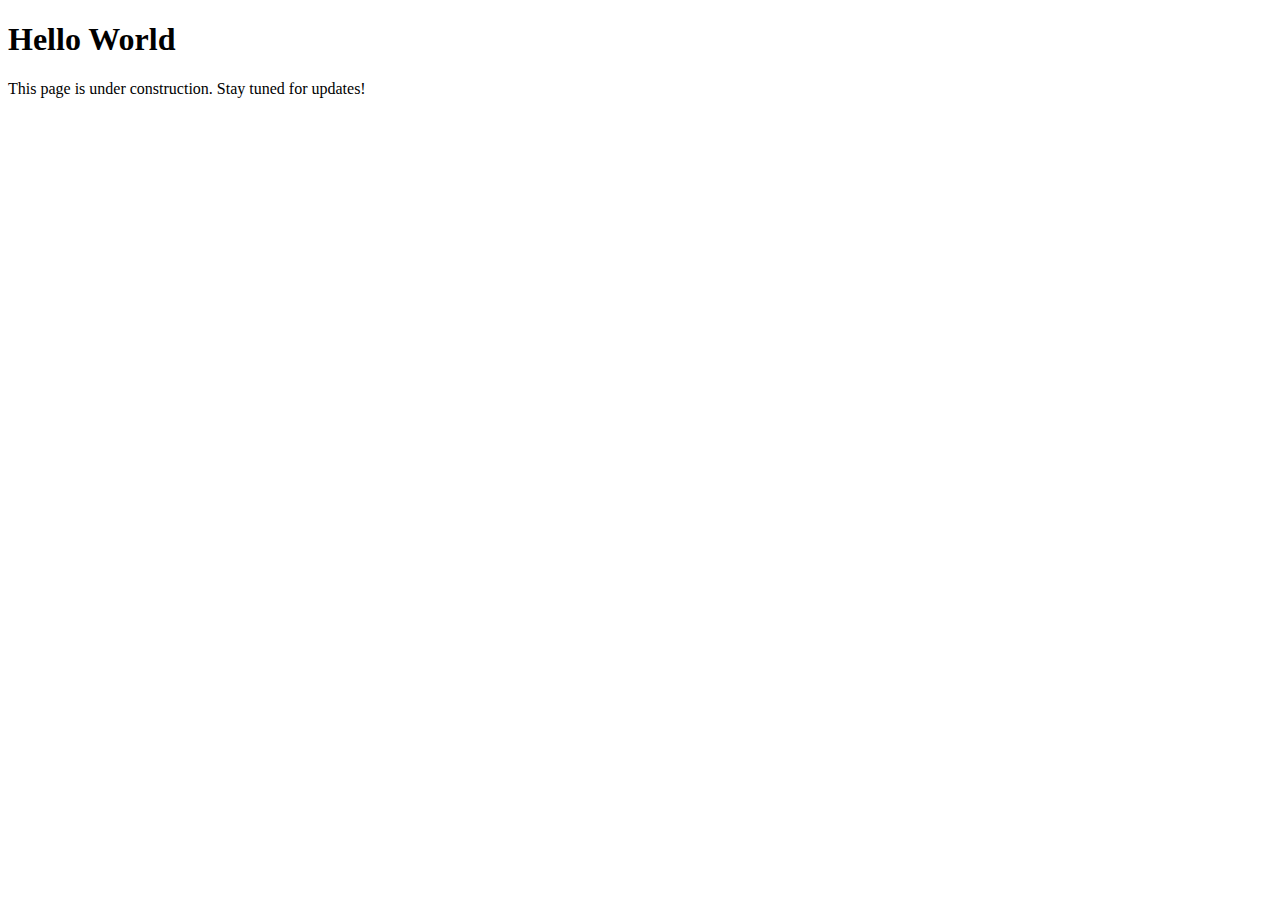
==== index.html @ 77ff2592 "updated index.html and readme" ====
<!DOCTYPE html>
<html lang="en">
<head>
    <meta charset="utf-8"> 
    <title>Hello World</title>
</head>
<body>
    <h1>Hello World</h1>
    <p>This page is under construction. Stay tuned for updates!</p>
</body>
</html>
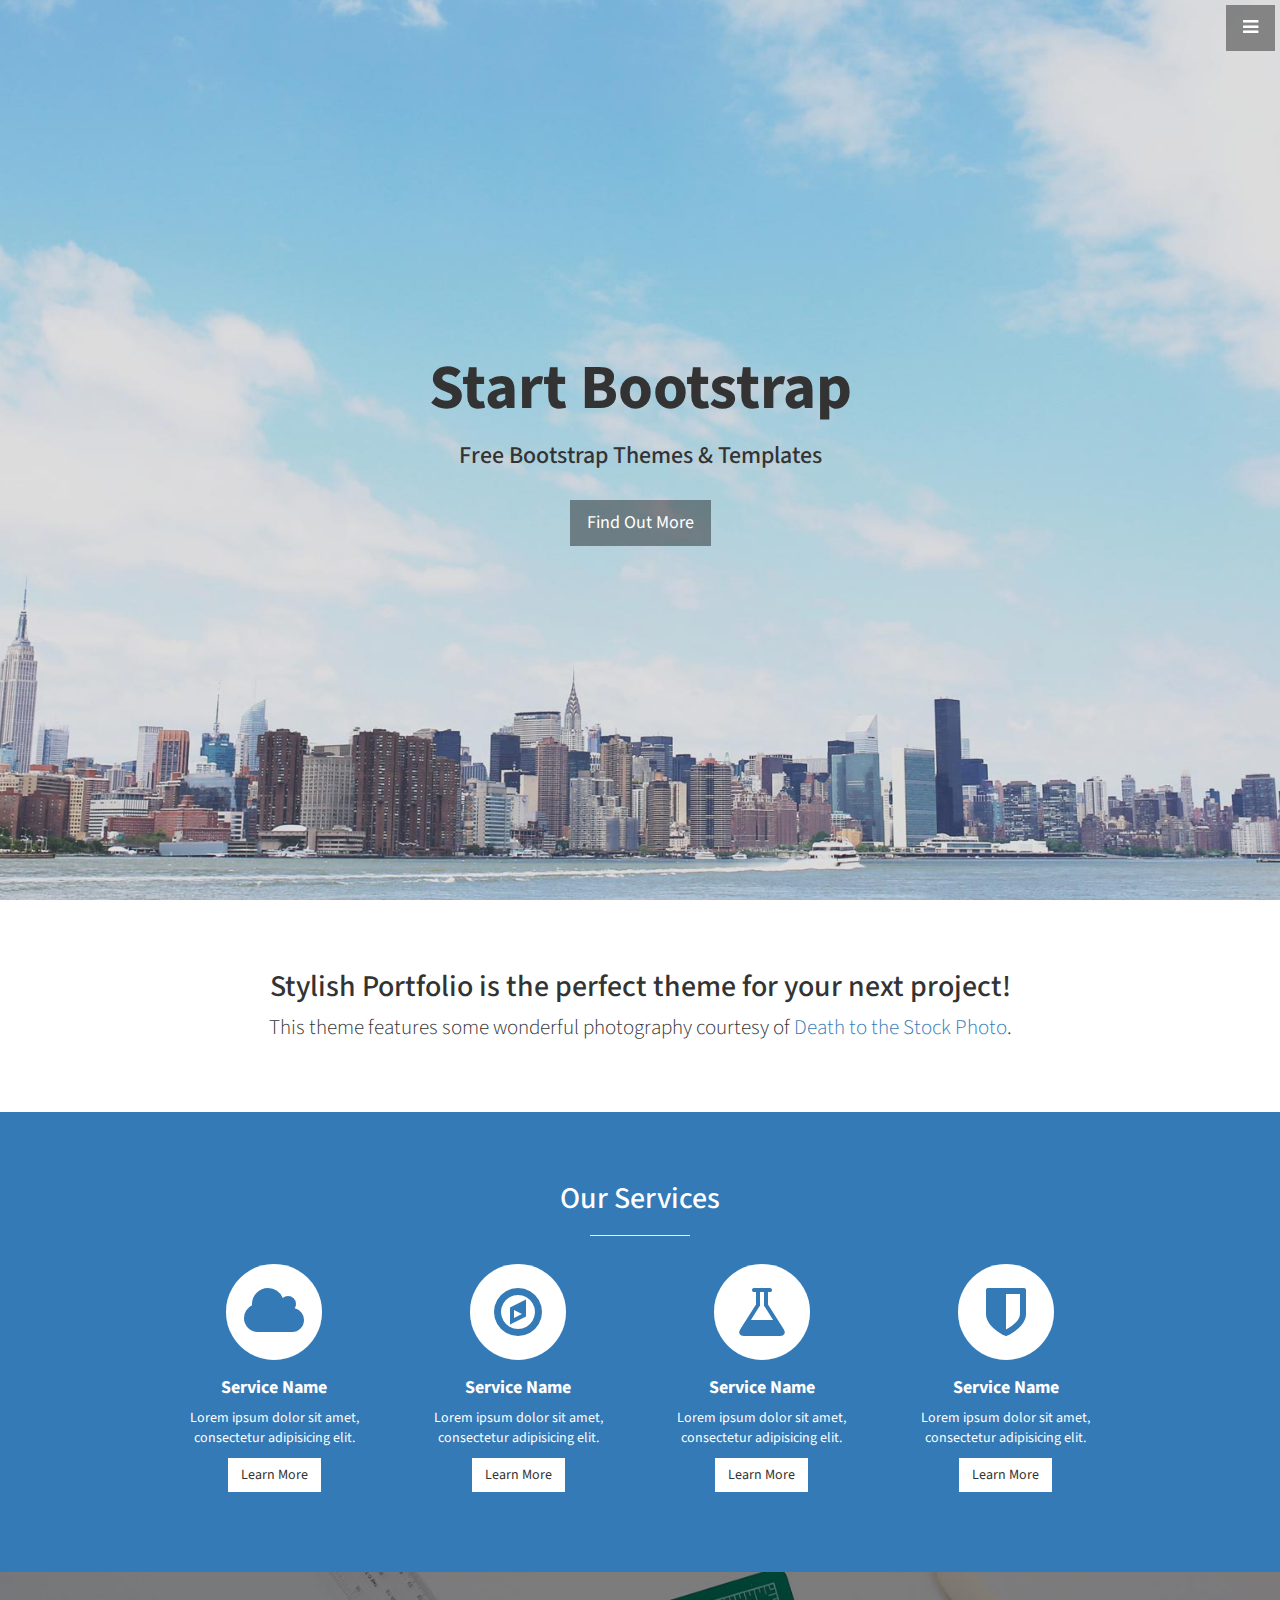
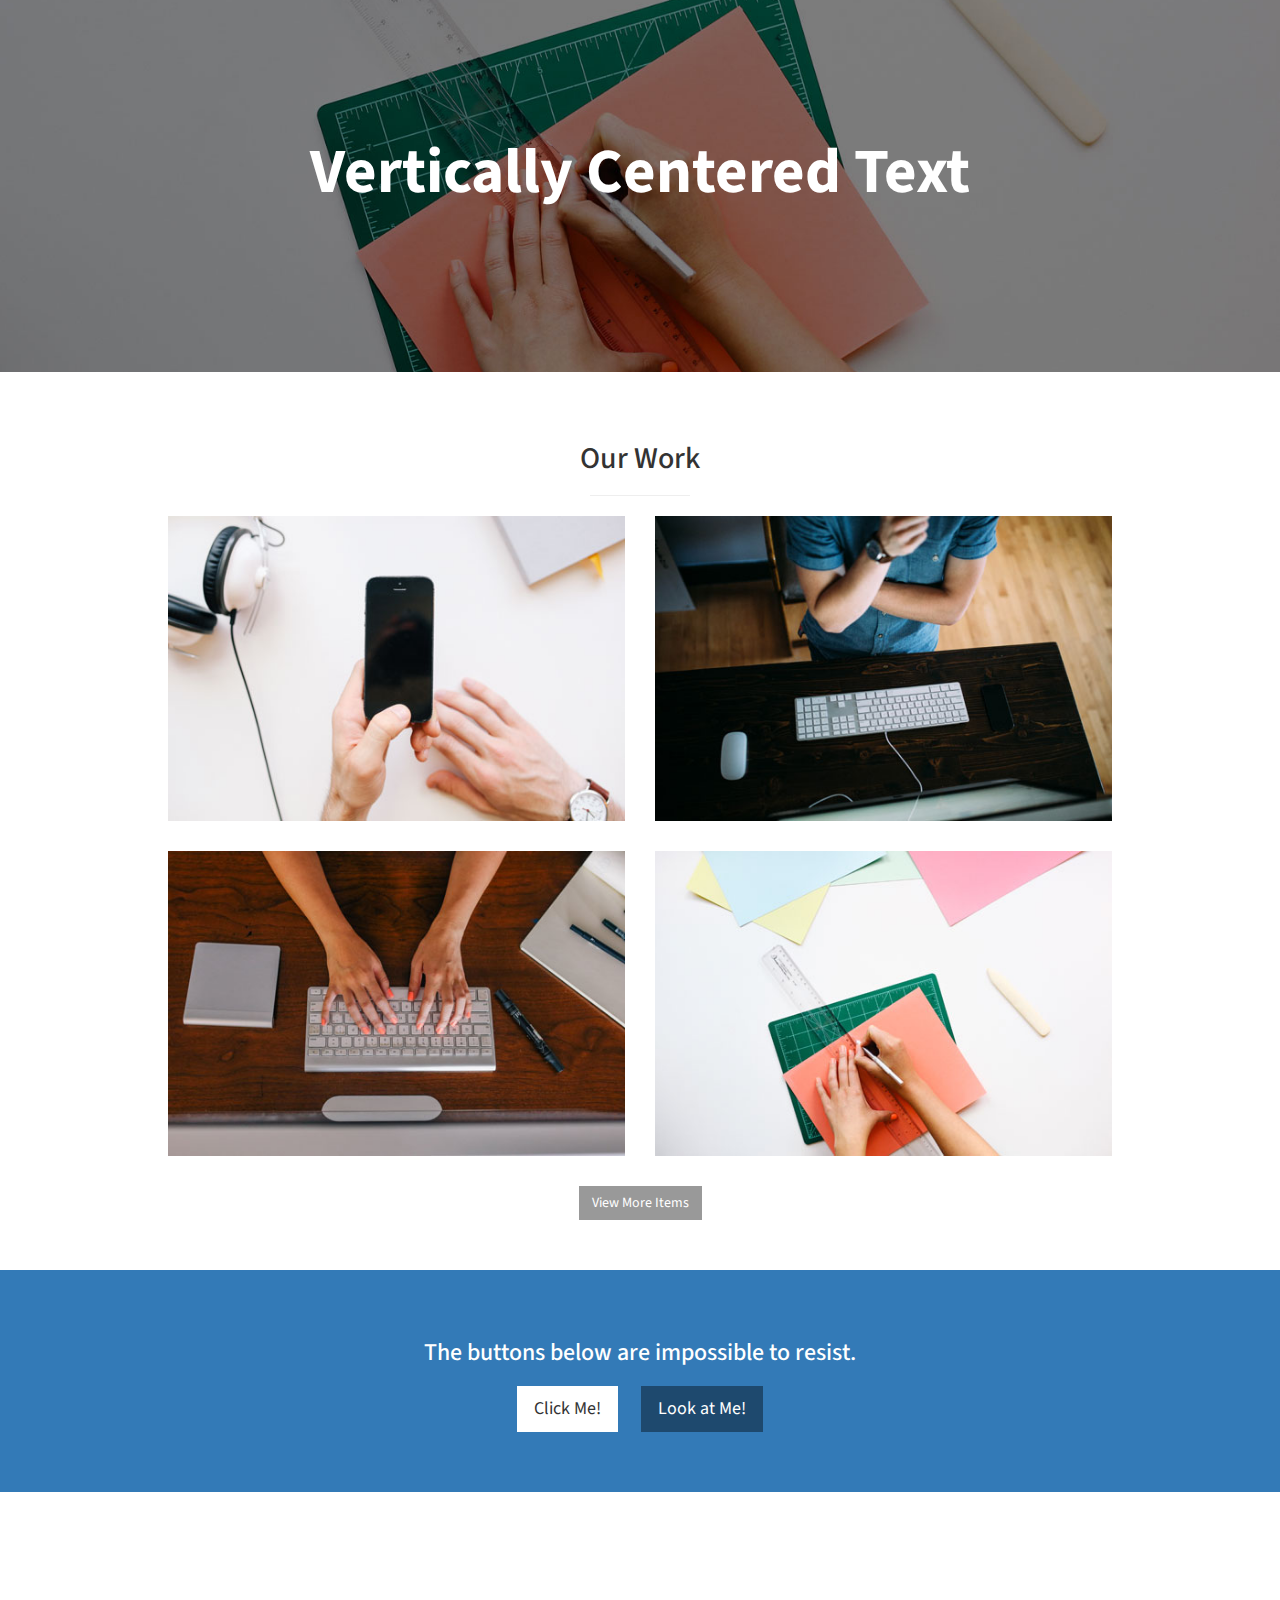
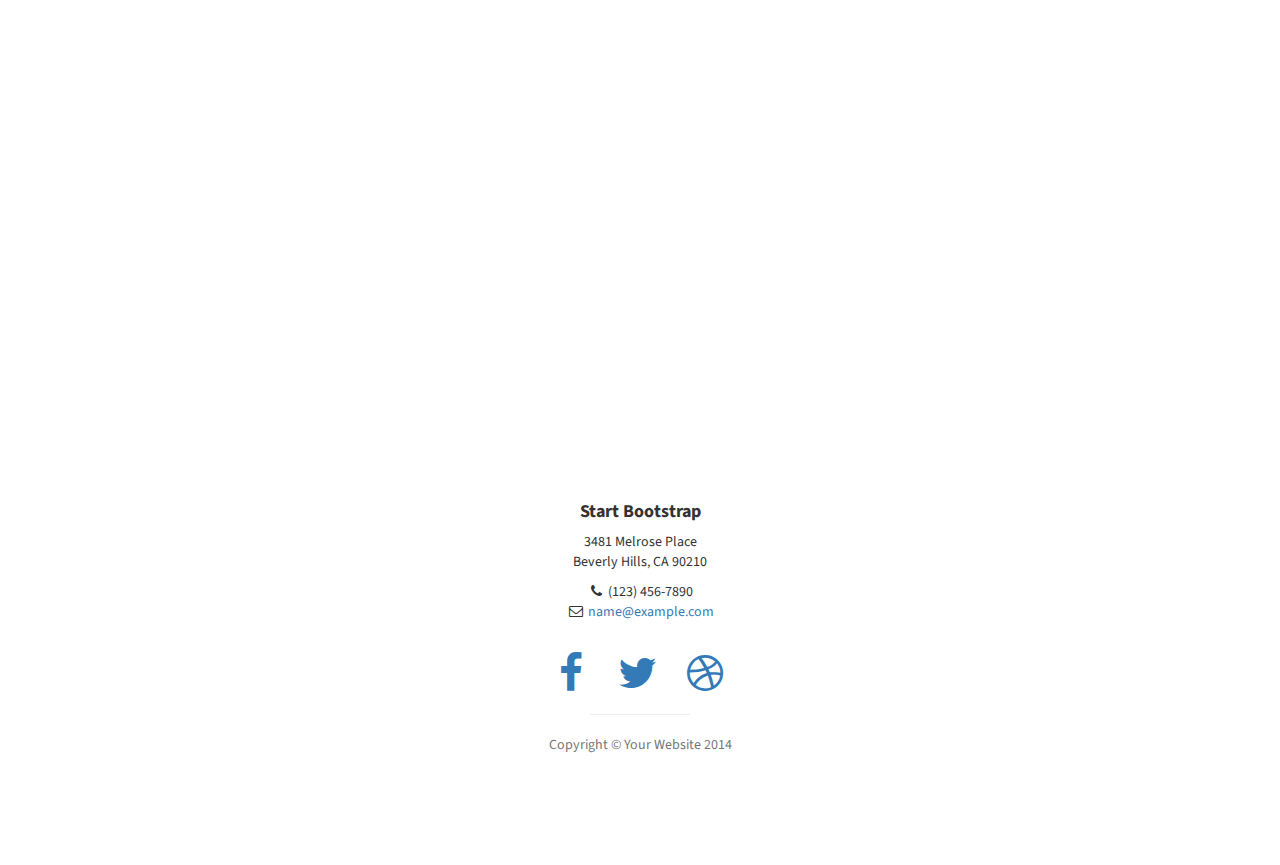
==== commit 7bff8893: "added boostrap template" ====
--- a/index.html
+++ b/index.html
@@ -1,11 +1,348 @@
 <!DOCTYPE html>
 <html lang="en">
+
 <head>
-    <meta charset="utf-8"> 
-    <title>Hello World</title>
+
+    <meta charset="utf-8">
+    <meta http-equiv="X-UA-Compatible" content="IE=edge">
+    <meta name="viewport" content="width=device-width, initial-scale=1">
+    <meta name="description" content="">
+    <meta name="author" content="">
+
+    <title>emily long, mcp 2017</title>
+
+    <!-- Bootstrap Core CSS -->
+    <link href="css/bootstrap.min.css" rel="stylesheet">
+
+    <!-- Custom CSS -->
+    <link href="css/stylish-portfolio.css" rel="stylesheet">
+
+    <!-- Custom Fonts -->
+    <link href="font-awesome/css/font-awesome.min.css" rel="stylesheet" type="text/css">
+    <link href="https://fonts.googleapis.com/css?family=Source+Sans+Pro:300,400,700,300italic,400italic,700italic" rel="stylesheet" type="text/css">
+
+    <!-- HTML5 Shim and Respond.js IE8 support of HTML5 elements and media queries -->
+    <!-- WARNING: Respond.js doesn't work if you view the page via file:// -->
+    <!--[if lt IE 9]>
+        <script src="https://oss.maxcdn.com/libs/html5shiv/3.7.0/html5shiv.js"></script>
+        <script src="https://oss.maxcdn.com/libs/respond.js/1.4.2/respond.min.js"></script>
+    <![endif]-->
+
 </head>
+
 <body>
-    <h1>Hello World</h1>
-    <p>This page is under construction. Stay tuned for updates!</p>
+
+    <!-- Navigation -->
+    <a id="menu-toggle" href="#" class="btn btn-dark btn-lg toggle"><i class="fa fa-bars"></i></a>
+    <nav id="sidebar-wrapper">
+        <ul class="sidebar-nav">
+            <a id="menu-close" href="#" class="btn btn-light btn-lg pull-right toggle"><i class="fa fa-times"></i></a>
+            <li class="sidebar-brand">
+                <a href="#top" onclick=$("#menu-close").click();>Start Bootstrap</a>
+            </li>
+            <li>
+                <a href="#top" onclick=$("#menu-close").click();>Home</a>
+            </li>
+            <li>
+                <a href="#about" onclick=$("#menu-close").click();>About</a>
+            </li>
+<!--             <li>
+                <a href="#services" onclick=$("#menu-close").click();>Services</a>
+            </li> -->
+            <li>
+                <a href="#portfolio" onclick=$("#menu-close").click();>Portfolio</a>
+            </li>
+            <li>
+                <a href="#contact" onclick=$("#menu-close").click();>Contact</a>
+            </li>
+        </ul>
+    </nav>
+
+    <!-- Header -->
+    <header id="top" class="header">
+        <div class="text-vertical-center">
+            <h1>Start Bootstrap</h1>
+            <h3>Free Bootstrap Themes &amp; Templates</h3>
+            <br>
+            <a href="#about" class="btn btn-dark btn-lg">Find Out More</a>
+        </div>
+    </header>
+
+    <!-- About -->
+    <section id="about" class="about">
+        <div class="container">
+            <div class="row">
+                <div class="col-lg-12 text-center">
+                    <h2>Stylish Portfolio is the perfect theme for your next project!</h2>
+                    <p class="lead">This theme features some wonderful photography courtesy of <a target="_blank" href="http://join.deathtothestockphoto.com/">Death to the Stock Photo</a>.</p>
+                </div>
+            </div>
+            <!-- /.row -->
+        </div>
+        <!-- /.container -->
+    </section>
+
+    <!-- Services -->
+    <!-- The circle icons use Font Awesome's stacked icon classes. For more information, visit http://fontawesome.io/examples/ -->
+    <section id="services" class="services bg-primary">
+        <div class="container">
+            <div class="row text-center">
+                <div class="col-lg-10 col-lg-offset-1">
+                    <h2>Our Services</h2>
+                    <hr class="small">
+                    <div class="row">
+                        <div class="col-md-3 col-sm-6">
+                            <div class="service-item">
+                                <span class="fa-stack fa-4x">
+                                <i class="fa fa-circle fa-stack-2x"></i>
+                                <i class="fa fa-cloud fa-stack-1x text-primary"></i>
+                            </span>
+                                <h4>
+                                    <strong>Service Name</strong>
+                                </h4>
+                                <p>Lorem ipsum dolor sit amet, consectetur adipisicing elit.</p>
+                                <a href="#" class="btn btn-light">Learn More</a>
+                            </div>
+                        </div>
+                        <div class="col-md-3 col-sm-6">
+                            <div class="service-item">
+                                <span class="fa-stack fa-4x">
+                                <i class="fa fa-circle fa-stack-2x"></i>
+                                <i class="fa fa-compass fa-stack-1x text-primary"></i>
+                            </span>
+                                <h4>
+                                    <strong>Service Name</strong>
+                                </h4>
+                                <p>Lorem ipsum dolor sit amet, consectetur adipisicing elit.</p>
+                                <a href="#" class="btn btn-light">Learn More</a>
+                            </div>
+                        </div>
+                        <div class="col-md-3 col-sm-6">
+                            <div class="service-item">
+                                <span class="fa-stack fa-4x">
+                                <i class="fa fa-circle fa-stack-2x"></i>
+                                <i class="fa fa-flask fa-stack-1x text-primary"></i>
+                            </span>
+                                <h4>
+                                    <strong>Service Name</strong>
+                                </h4>
+                                <p>Lorem ipsum dolor sit amet, consectetur adipisicing elit.</p>
+                                <a href="#" class="btn btn-light">Learn More</a>
+                            </div>
+                        </div>
+                        <div class="col-md-3 col-sm-6">
+                            <div class="service-item">
+                                <span class="fa-stack fa-4x">
+                                <i class="fa fa-circle fa-stack-2x"></i>
+                                <i class="fa fa-shield fa-stack-1x text-primary"></i>
+                            </span>
+                                <h4>
+                                    <strong>Service Name</strong>
+                                </h4>
+                                <p>Lorem ipsum dolor sit amet, consectetur adipisicing elit.</p>
+                                <a href="#" class="btn btn-light">Learn More</a>
+                            </div>
+                        </div>
+                    </div>
+                    <!-- /.row (nested) -->
+                </div>
+                <!-- /.col-lg-10 -->
+            </div>
+            <!-- /.row -->
+        </div>
+        <!-- /.container -->
+    </section>
+
+    <!-- Callout -->
+    <aside class="callout">
+        <div class="text-vertical-center">
+            <h1>Vertically Centered Text</h1>
+        </div>
+    </aside>
+
+    <!-- Portfolio -->
+    <section id="portfolio" class="portfolio">
+        <div class="container">
+            <div class="row">
+                <div class="col-lg-10 col-lg-offset-1 text-center">
+                    <h2>Our Work</h2>
+                    <hr class="small">
+                    <div class="row">
+                        <div class="col-md-6">
+                            <div class="portfolio-item">
+                                <a href="#">
+                                    <img class="img-portfolio img-responsive" src="img/portfolio-1.jpg">
+                                </a>
+                            </div>
+                        </div>
+                        <div class="col-md-6">
+                            <div class="portfolio-item">
+                                <a href="#">
+                                    <img class="img-portfolio img-responsive" src="img/portfolio-2.jpg">
+                                </a>
+                            </div>
+                        </div>
+                        <div class="col-md-6">
+                            <div class="portfolio-item">
+                                <a href="#">
+                                    <img class="img-portfolio img-responsive" src="img/portfolio-3.jpg">
+                                </a>
+                            </div>
+                        </div>
+                        <div class="col-md-6">
+                            <div class="portfolio-item">
+                                <a href="#">
+                                    <img class="img-portfolio img-responsive" src="img/portfolio-4.jpg">
+                                </a>
+                            </div>
+                        </div>
+                    </div>
+                    <!-- /.row (nested) -->
+                    <a href="#" class="btn btn-dark">View More Items</a>
+                </div>
+                <!-- /.col-lg-10 -->
+            </div>
+            <!-- /.row -->
+        </div>
+        <!-- /.container -->
+    </section>
+
+    <!-- Call to Action -->
+    <aside class="call-to-action bg-primary">
+        <div class="container">
+            <div class="row">
+                <div class="col-lg-12 text-center">
+                    <h3>The buttons below are impossible to resist.</h3>
+                    <a href="#" class="btn btn-lg btn-light">Click Me!</a>
+                    <a href="#" class="btn btn-lg btn-dark">Look at Me!</a>
+                </div>
+            </div>
+        </div>
+    </aside>
+
+    <!-- Map -->
+    <section id="contact" class="map">
+        <iframe width="100%" height="100%" frameborder="0" scrolling="no" marginheight="0" marginwidth="0" src="https://maps.google.com/maps?f=q&amp;source=s_q&amp;hl=en&amp;geocode=&amp;q=Twitter,+Inc.,+Market+Street,+San+Francisco,+CA&amp;aq=0&amp;oq=twitter&amp;sll=28.659344,-81.187888&amp;sspn=0.128789,0.264187&amp;ie=UTF8&amp;hq=Twitter,+Inc.,+Market+Street,+San+Francisco,+CA&amp;t=m&amp;z=15&amp;iwloc=A&amp;output=embed"></iframe>
+        <br />
+        <small>
+            <a href="https://maps.google.com/maps?f=q&amp;source=embed&amp;hl=en&amp;geocode=&amp;q=Twitter,+Inc.,+Market+Street,+San+Francisco,+CA&amp;aq=0&amp;oq=twitter&amp;sll=28.659344,-81.187888&amp;sspn=0.128789,0.264187&amp;ie=UTF8&amp;hq=Twitter,+Inc.,+Market+Street,+San+Francisco,+CA&amp;t=m&amp;z=15&amp;iwloc=A"></a>
+        </small>
+    </section>
+
+    <!-- Footer -->
+    <footer>
+        <div class="container">
+            <div class="row">
+                <div class="col-lg-10 col-lg-offset-1 text-center">
+                    <h4><strong>Start Bootstrap</strong>
+                    </h4>
+                    <p>3481 Melrose Place
+                        <br>Beverly Hills, CA 90210</p>
+                    <ul class="list-unstyled">
+                        <li><i class="fa fa-phone fa-fw"></i> (123) 456-7890</li>
+                        <li><i class="fa fa-envelope-o fa-fw"></i> <a href="mailto:name@example.com">name@example.com</a>
+                        </li>
+                    </ul>
+                    <br>
+                    <ul class="list-inline">
+                        <li>
+                            <a href="#"><i class="fa fa-facebook fa-fw fa-3x"></i></a>
+                        </li>
+                        <li>
+                            <a href="#"><i class="fa fa-twitter fa-fw fa-3x"></i></a>
+                        </li>
+                        <li>
+                            <a href="#"><i class="fa fa-dribbble fa-fw fa-3x"></i></a>
+                        </li>
+                    </ul>
+                    <hr class="small">
+                    <p class="text-muted">Copyright &copy; Your Website 2014</p>
+                </div>
+            </div>
+        </div>
+        <a id="to-top" href="#top" class="btn btn-dark btn-lg"><i class="fa fa-chevron-up fa-fw fa-1x"></i></a>
+    </footer>
+
+    <!-- jQuery -->
+    <script src="js/jquery.js"></script>
+
+    <!-- Bootstrap Core JavaScript -->
+    <script src="js/bootstrap.min.js"></script>
+
+    <!-- Custom Theme JavaScript -->
+    <script>
+    // Closes the sidebar menu
+    $("#menu-close").click(function(e) {
+        e.preventDefault();
+        $("#sidebar-wrapper").toggleClass("active");
+    });
+    // Opens the sidebar menu
+    $("#menu-toggle").click(function(e) {
+        e.preventDefault();
+        $("#sidebar-wrapper").toggleClass("active");
+    });
+    // Scrolls to the selected menu item on the page
+    $(function() {
+        $('a[href*=#]:not([href=#],[data-toggle],[data-target],[data-slide])').click(function() {
+            if (location.pathname.replace(/^\//, '') == this.pathname.replace(/^\//, '') || location.hostname == this.hostname) {
+                var target = $(this.hash);
+                target = target.length ? target : $('[name=' + this.hash.slice(1) + ']');
+                if (target.length) {
+                    $('html,body').animate({
+                        scrollTop: target.offset().top
+                    }, 1000);
+                    return false;
+                }
+            }
+        });
+    });
+    //#to-top button appears after scrolling
+    var fixed = false;
+    $(document).scroll(function() {
+        if ($(this).scrollTop() > 250) {
+            if (!fixed) {
+                fixed = true;
+                // $('#to-top').css({position:'fixed', display:'block'});
+                $('#to-top').show("slow", function() {
+                    $('#to-top').css({
+                        position: 'fixed',
+                        display: 'block'
+                    });
+                });
+            }
+        } else {
+            if (fixed) {
+                fixed = false;
+                $('#to-top').hide("slow", function() {
+                    $('#to-top').css({
+                        display: 'none'
+                    });
+                });
+            }
+        }
+    });
+    // Disable Google Maps scrolling
+    // See http://stackoverflow.com/a/25904582/1607849
+    // Disable scroll zooming and bind back the click event
+    var onMapMouseleaveHandler = function(event) {
+        var that = $(this);
+        that.on('click', onMapClickHandler);
+        that.off('mouseleave', onMapMouseleaveHandler);
+        that.find('iframe').css("pointer-events", "none");
+    }
+    var onMapClickHandler = function(event) {
+            var that = $(this);
+            // Disable the click handler until the user leaves the map area
+            that.off('click', onMapClickHandler);
+            // Enable scrolling zoom
+            that.find('iframe').css("pointer-events", "auto");
+            // Handle the mouse leave event
+            that.on('mouseleave', onMapMouseleaveHandler);
+        }
+        // Enable map zooming with mouse scroll when the user clicks the map
+    $('.map').on('click', onMapClickHandler);
+    </script>
+
 </body>
-</html>+
+</html>
--- a/css/stylish-portfolio.css
+++ b/css/stylish-portfolio.css
@@ -0,0 +1,250 @@
+/*!
+ * Start Bootstrap - Stylish Portfolio (http://startbootstrap.com/)
+ * Copyright 2013-2016 Start Bootstrap
+ * Licensed under MIT (https://github.com/BlackrockDigital/startbootstrap/blob/gh-pages/LICENSE)
+ */
+
+/* Global Styles */
+
+html,
+body {
+    width: 100%;
+    height: 100%;
+}
+
+body {
+    font-family: "Source Sans Pro","Helvetica Neue",Helvetica,Arial,sans-serif;
+}
+
+.text-vertical-center {
+    display: table-cell;
+    text-align: center;
+    vertical-align: middle;
+}
+
+.text-vertical-center h1 {
+    margin: 0;
+    padding: 0;
+    font-size: 4.5em;
+    font-weight: 700;
+}
+
+/* Custom Button Styles */
+
+.btn-dark {
+    border-radius: 0;
+    color: #fff;
+    background-color: rgba(0,0,0,0.4);
+}
+
+.btn-dark:hover,
+.btn-dark:focus,
+.btn-dark:active {
+    color: #fff;
+    background-color: rgba(0,0,0,0.7);
+}
+
+.btn-light {
+    border-radius: 0;
+    color: #333;
+    background-color: rgb(255,255,255);
+}
+
+.btn-light:hover,
+.btn-light:focus,
+.btn-light:active {
+    color: #333;
+    background-color: rgba(255,255,255,0.8);
+}
+
+/* Custom Horizontal Rule */
+
+hr.small {
+    max-width: 100px;
+}
+
+/* Side Menu */
+
+#sidebar-wrapper {
+    z-index: 1000;
+    position: fixed;
+    right: 0;
+    width: 250px;
+    height: 100%;
+    transform: translateX(250px);
+    overflow-y: auto;
+    background: #222;
+    -webkit-transition: all 0.4s ease 0s;
+    -moz-transition: all 0.4s ease 0s;
+    -ms-transition: all 0.4s ease 0s;
+    -o-transition: all 0.4s ease 0s;
+    transition: all 0.4s ease 0s;
+}
+
+.sidebar-nav {
+    position: absolute;
+    top: 0;
+    width: 250px;
+    margin: 0;
+    padding: 0;
+    list-style: none;
+}
+
+.sidebar-nav li {
+    text-indent: 20px;
+    line-height: 40px;
+}
+
+.sidebar-nav li a {
+    display: block;
+    text-decoration: none;
+    color: #999;
+}
+
+.sidebar-nav li a:hover {
+    text-decoration: none;
+    color: #fff;
+    background: rgba(255,255,255,0.2);
+}
+
+.sidebar-nav li a:active,
+.sidebar-nav li a:focus {
+    text-decoration: none;
+}
+
+.sidebar-nav > .sidebar-brand {
+    height: 55px;
+    font-size: 18px;
+    line-height: 55px;
+}
+
+.sidebar-nav > .sidebar-brand a {
+    color: #999;
+}
+
+.sidebar-nav > .sidebar-brand a:hover {
+    color: #fff;
+    background: none;
+}
+
+#menu-toggle {
+    z-index: 1;
+    position: fixed;
+    top: 0;
+    right: 0;
+}
+
+#sidebar-wrapper.active {
+    right: 250px;
+    width: 250px;
+    -webkit-transition: all 0.4s ease 0s;
+    -moz-transition: all 0.4s ease 0s;
+    -ms-transition: all 0.4s ease 0s;
+    -o-transition: all 0.4s ease 0s;
+    transition: all 0.4s ease 0s;
+}
+
+.toggle {
+    margin: 5px 5px 0 0;
+}
+
+/* Header */
+
+.header {
+    display: table;
+    position: relative;
+    width: 100%;
+    height: 100%;
+    background: url(../img/bg.jpg) no-repeat center center scroll;
+    -webkit-background-size: cover;
+    -moz-background-size: cover;
+    background-size: cover;
+    -o-background-size: cover;
+}
+
+/* About */
+
+.about {
+    padding: 50px 0;
+}
+
+/* Services */
+
+.services {
+    padding: 50px 0;
+}
+
+.service-item {
+    margin-bottom: 30px;
+}
+
+/* Callout */
+
+.callout {
+    display: table;
+    width: 100%;
+    height: 400px;
+    color: #fff;
+    background: url(../img/callout.jpg) no-repeat center center scroll;
+    -webkit-background-size: cover;
+    -moz-background-size: cover;
+    background-size: cover;
+    -o-background-size: cover;
+}
+
+/* Portfolio */
+
+.portfolio {
+    padding: 50px 0;
+}
+
+.portfolio-item {
+    margin-bottom: 30px;
+}
+
+.img-portfolio {
+    margin: 0 auto;
+}
+
+.img-portfolio:hover {
+    opacity: 0.8;
+}
+
+/* Call to Action */
+
+.call-to-action {
+    padding: 50px 0;
+}
+
+.call-to-action .btn {
+    margin: 10px;
+}
+
+/* Map */
+
+.map {
+    height: 500px;
+}
+
+@media(max-width:768px) {
+    .map {
+        height: 75%;
+    }
+}
+
+.map iframe {
+    pointer-events: none;
+}
+
+/* Footer */
+
+footer {
+    padding: 100px 0;
+}
+
+#to-top {
+  display: none;
+  position: fixed;
+  bottom: 5px;
+  right: 5px;
+}
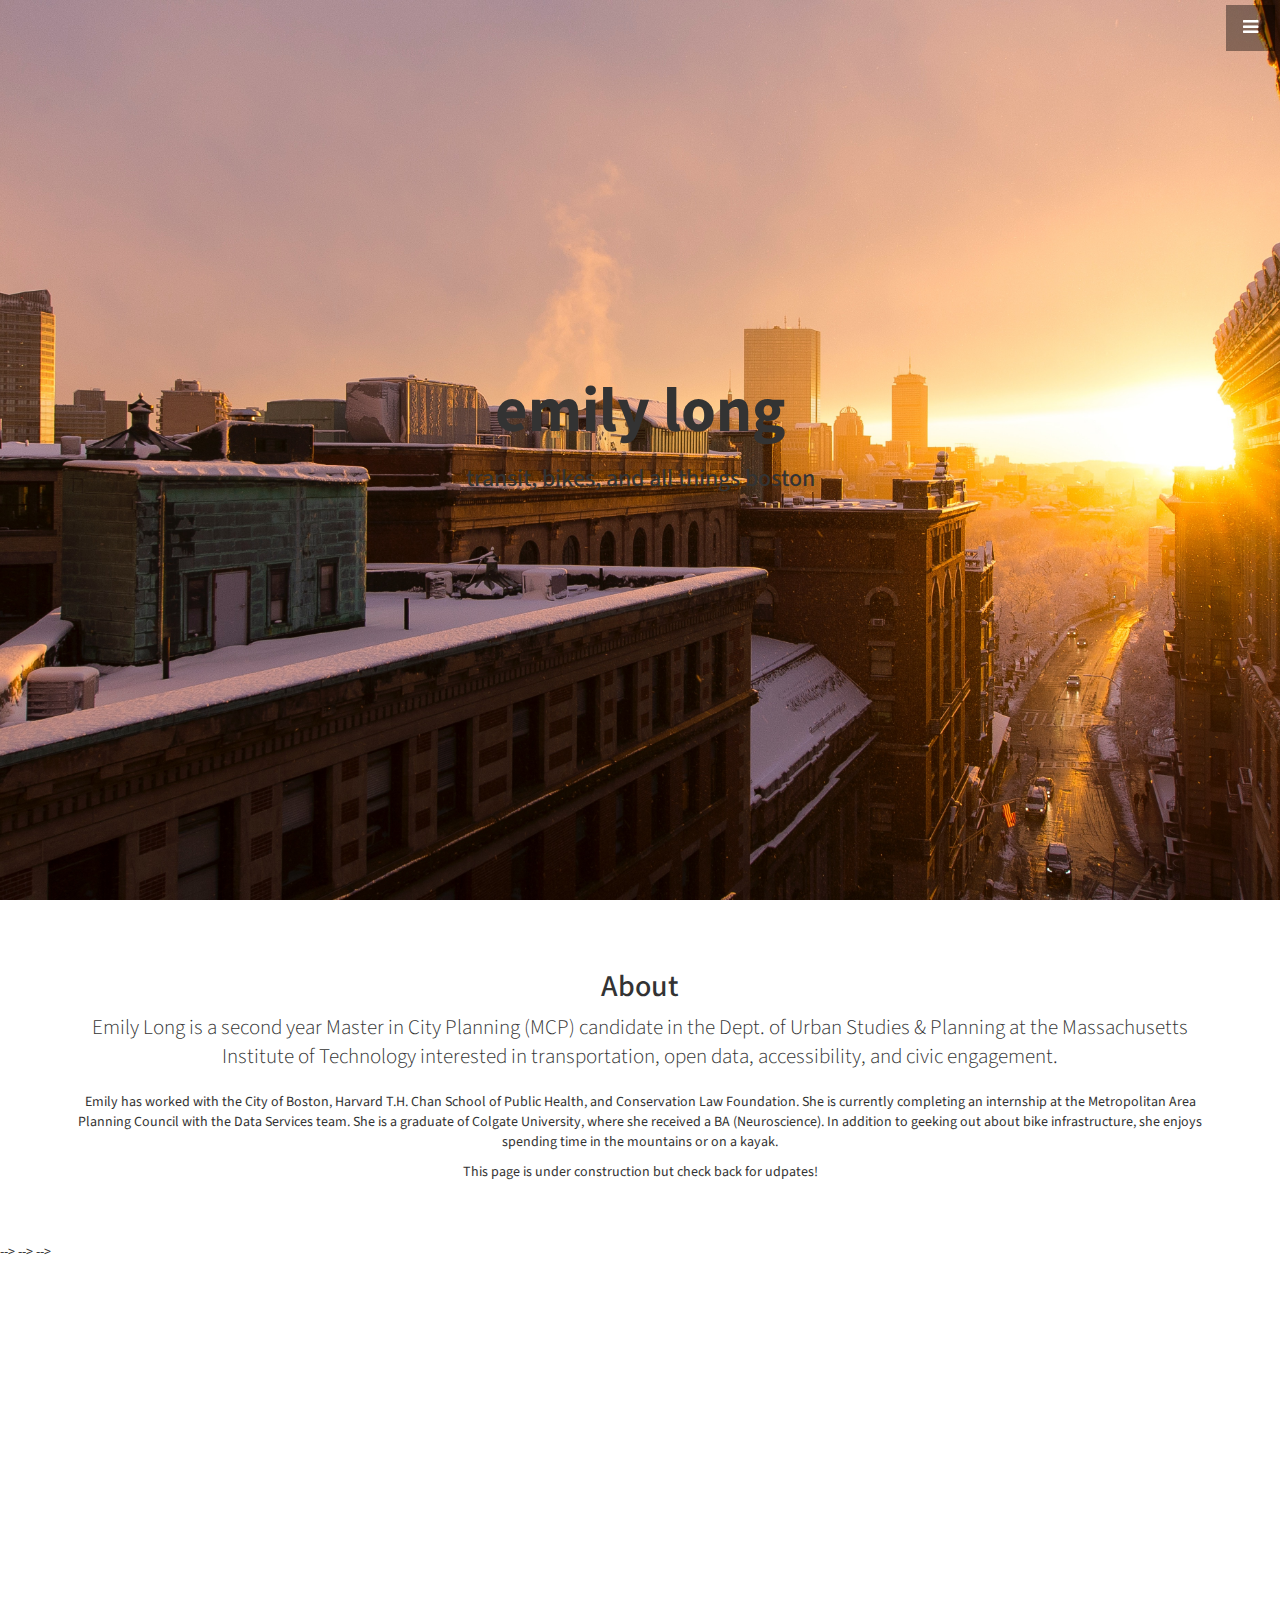
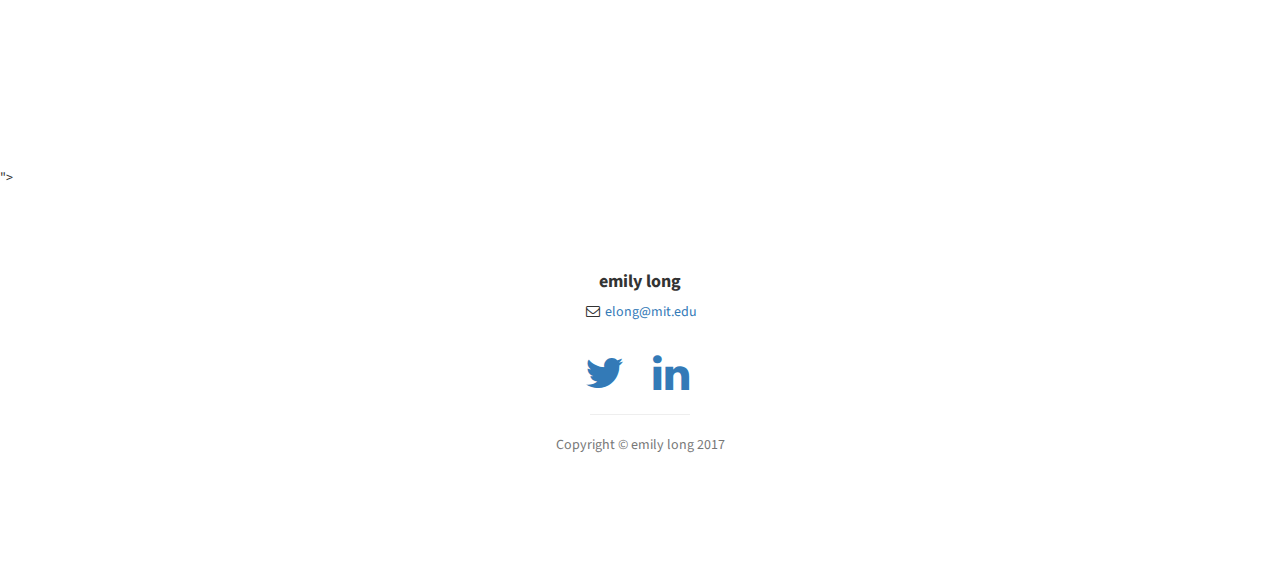
==== commit 09d705aa: "updated index.html" ====
--- a/index.html
+++ b/index.html
@@ -9,7 +9,7 @@
     <meta name="description" content="">
     <meta name="author" content="">
 
-    <title>emily long, mcp 2017</title>
+    <title>emily long</title>
 
     <!-- Bootstrap Core CSS -->
     <link href="css/bootstrap.min.css" rel="stylesheet">
@@ -61,10 +61,10 @@
     <!-- Header -->
     <header id="top" class="header">
         <div class="text-vertical-center">
-            <h1>Start Bootstrap</h1>
-            <h3>Free Bootstrap Themes &amp; Templates</h3>
+            <h1>emily long</h1>
+            <h3>transit, bikes, and all things boston</h3>
             <br>
-            <a href="#about" class="btn btn-dark btn-lg">Find Out More</a>
+            <!-- <a href="#about" class="btn btn-dark btn-lg">Find Out More</a> -->
         </div>
     </header>
 
@@ -73,8 +73,10 @@
         <div class="container">
             <div class="row">
                 <div class="col-lg-12 text-center">
-                    <h2>Stylish Portfolio is the perfect theme for your next project!</h2>
-                    <p class="lead">This theme features some wonderful photography courtesy of <a target="_blank" href="http://join.deathtothestockphoto.com/">Death to the Stock Photo</a>.</p>
+                    <h2>About</h2>
+                    <p class="lead"> Emily Long is a second year Master in City Planning (MCP) candidate in the Dept. of Urban Studies &amp; Planning at the Massachusetts Institute of Technology interested in transportation, open data, accessibility, and civic engagement.</p>
+                    <p>Emily has worked with the City of Boston, Harvard T.H. Chan School of Public Health, and Conservation Law Foundation. She is currently completing an internship at the Metropolitan Area Planning Council with the Data Services team. She is a graduate of Colgate University, where she received a BA (Neuroscience). In addition to geeking out about bike infrastructure, she enjoys spending time in the mountains or on a kayak. </p>
+                    <p>This page is under construction but check back for udpates!</p>
                 </div>
             </div>
             <!-- /.row -->
@@ -84,7 +86,7 @@
 
     <!-- Services -->
     <!-- The circle icons use Font Awesome's stacked icon classes. For more information, visit http://fontawesome.io/examples/ -->
-    <section id="services" class="services bg-primary">
+   <!--  <section id="services" class="services bg-primary">
         <div class="container">
             <div class="row text-center">
                 <div class="col-lg-10 col-lg-offset-1">
@@ -151,21 +153,21 @@
             <!-- /.row -->
         </div>
         <!-- /.container -->
-    </section>
-
-    <!-- Callout -->
-    <aside class="callout">
+    </section> --> -->
+
+<!--     <!-- Callout -->
+    <!-- <aside class="callout">
         <div class="text-vertical-center">
             <h1>Vertically Centered Text</h1>
         </div>
-    </aside>
+    </aside> --> 
 
     <!-- Portfolio -->
-    <section id="portfolio" class="portfolio">
+    <!-- <section id="portfolio" class="portfolio">
         <div class="container">
             <div class="row">
                 <div class="col-lg-10 col-lg-offset-1 text-center">
-                    <h2>Our Work</h2>
+                    <h2>Work</h2>
                     <hr class="small">
                     <div class="row">
                         <div class="col-md-6">
@@ -198,17 +200,17 @@
                         </div>
                     </div>
                     <!-- /.row (nested) -->
-                    <a href="#" class="btn btn-dark">View More Items</a>
+                   <!--  <a href="#" class="btn btn-dark">View More Items</a> -->
                 </div>
                 <!-- /.col-lg-10 -->
             </div>
             <!-- /.row -->
         </div>
         <!-- /.container -->
-    </section>
+    </section> -->
 
     <!-- Call to Action -->
-    <aside class="call-to-action bg-primary">
+<!--     <aside class="call-to-action bg-primary">
         <div class="container">
             <div class="row">
                 <div class="col-lg-12 text-center">
@@ -218,14 +220,14 @@
                 </div>
             </div>
         </div>
-    </aside>
+    </aside> -->
 
     <!-- Map -->
     <section id="contact" class="map">
-        <iframe width="100%" height="100%" frameborder="0" scrolling="no" marginheight="0" marginwidth="0" src="https://maps.google.com/maps?f=q&amp;source=s_q&amp;hl=en&amp;geocode=&amp;q=Twitter,+Inc.,+Market+Street,+San+Francisco,+CA&amp;aq=0&amp;oq=twitter&amp;sll=28.659344,-81.187888&amp;sspn=0.128789,0.264187&amp;ie=UTF8&amp;hq=Twitter,+Inc.,+Market+Street,+San+Francisco,+CA&amp;t=m&amp;z=15&amp;iwloc=A&amp;output=embed"></iframe>
+        <iframe width="100%" height="100%" frameborder="0" scrolling="no" marginheight="0" marginwidth="0" src="https://www.google.com/maps/embed?pb=!1m18!1m12!1m3!1d2948.4094380684683!2d-71.06777088452228!3d42.355112779187216!2m3!1f0!2f0!3f0!3m2!1i1024!2i768!4f13.1!3m3!1m2!1s0x89e3709dbc6e232b%3A0x3f8683fc7ba94f04!2sBoston+Common!5e0!3m2!1sen!2sus!4v1486675293195"></iframe>"></iframe>
         <br />
         <small>
-            <a href="https://maps.google.com/maps?f=q&amp;source=embed&amp;hl=en&amp;geocode=&amp;q=Twitter,+Inc.,+Market+Street,+San+Francisco,+CA&amp;aq=0&amp;oq=twitter&amp;sll=28.659344,-81.187888&amp;sspn=0.128789,0.264187&amp;ie=UTF8&amp;hq=Twitter,+Inc.,+Market+Street,+San+Francisco,+CA&amp;t=m&amp;z=15&amp;iwloc=A"></a>
+            <a href="https://www.google.com/maps/embed?pb=!1m18!1m12!1m3!1d2948.4094380684683!2d-71.06777088452228!3d42.355112779187216!2m3!1f0!2f0!3f0!3m2!1i1024!2i768!4f13.1!3m3!1m2!1s0x89e3709dbc6e232b%3A0x3f8683fc7ba94f04!2sBoston+Common!5e0!3m2!1sen!2sus!4v1486675293195"></a>
         </small>
     </section>
 
@@ -234,29 +236,29 @@
         <div class="container">
             <div class="row">
                 <div class="col-lg-10 col-lg-offset-1 text-center">
-                    <h4><strong>Start Bootstrap</strong>
+                    <h4><strong>emily long</strong>
                     </h4>
-                    <p>3481 Melrose Place
-                        <br>Beverly Hills, CA 90210</p>
+<!--                     <p>3481 Melrose Place
+                        <br>Beverly Hills, CA 90210</p> -->
                     <ul class="list-unstyled">
-                        <li><i class="fa fa-phone fa-fw"></i> (123) 456-7890</li>
-                        <li><i class="fa fa-envelope-o fa-fw"></i> <a href="mailto:name@example.com">name@example.com</a>
+                        <!-- <li><i class="fa fa-phone fa-fw"></i> (123) 456-7890</li> -->
+                        <li><i class="fa fa-envelope-o fa-fw"></i> <a href="mailto:name@example.com">elong@mit.edu</a>
                         </li>
                     </ul>
                     <br>
                     <ul class="list-inline">
+                        <!-- <li>
+                            <a href="#"><i class="fa fa-facebook fa-fw fa-3x"></i></a>
+                        </li> -->
                         <li>
-                            <a href="#"><i class="fa fa-facebook fa-fw fa-3x"></i></a>
+                            <a href="https://twitter.com/emilylong17"><i class="fa fa-twitter fa-fw fa-3x"></i></a>
                         </li>
                         <li>
-                            <a href="#"><i class="fa fa-twitter fa-fw fa-3x"></i></a>
-                        </li>
-                        <li>
-                            <a href="#"><i class="fa fa-dribbble fa-fw fa-3x"></i></a>
+                            <a href="https://www.linkedin.com/in/emily-long-3185b519"><i class="fa fa-linkedin fa-fw fa-3x"></i></a>
                         </li>
                     </ul>
                     <hr class="small">
-                    <p class="text-muted">Copyright &copy; Your Website 2014</p>
+                    <p class="text-muted">Copyright &copy; emily long 2017</p>
                 </div>
             </div>
         </div>
--- a/css/stylish-portfolio.css
+++ b/css/stylish-portfolio.css
@@ -155,7 +155,7 @@
     position: relative;
     width: 100%;
     height: 100%;
-    background: url(../img/bg.jpg) no-repeat center center scroll;
+    background: url(../img/sunset.jpg) no-repeat center center scroll;
     -webkit-background-size: cover;
     -moz-background-size: cover;
     background-size: cover;
@@ -185,7 +185,7 @@
     width: 100%;
     height: 400px;
     color: #fff;
-    background: url(../img/callout.jpg) no-repeat center center scroll;
+    background: url(../img/up.jpg) no-repeat center center scroll;
     -webkit-background-size: cover;
     -moz-background-size: cover;
     background-size: cover;
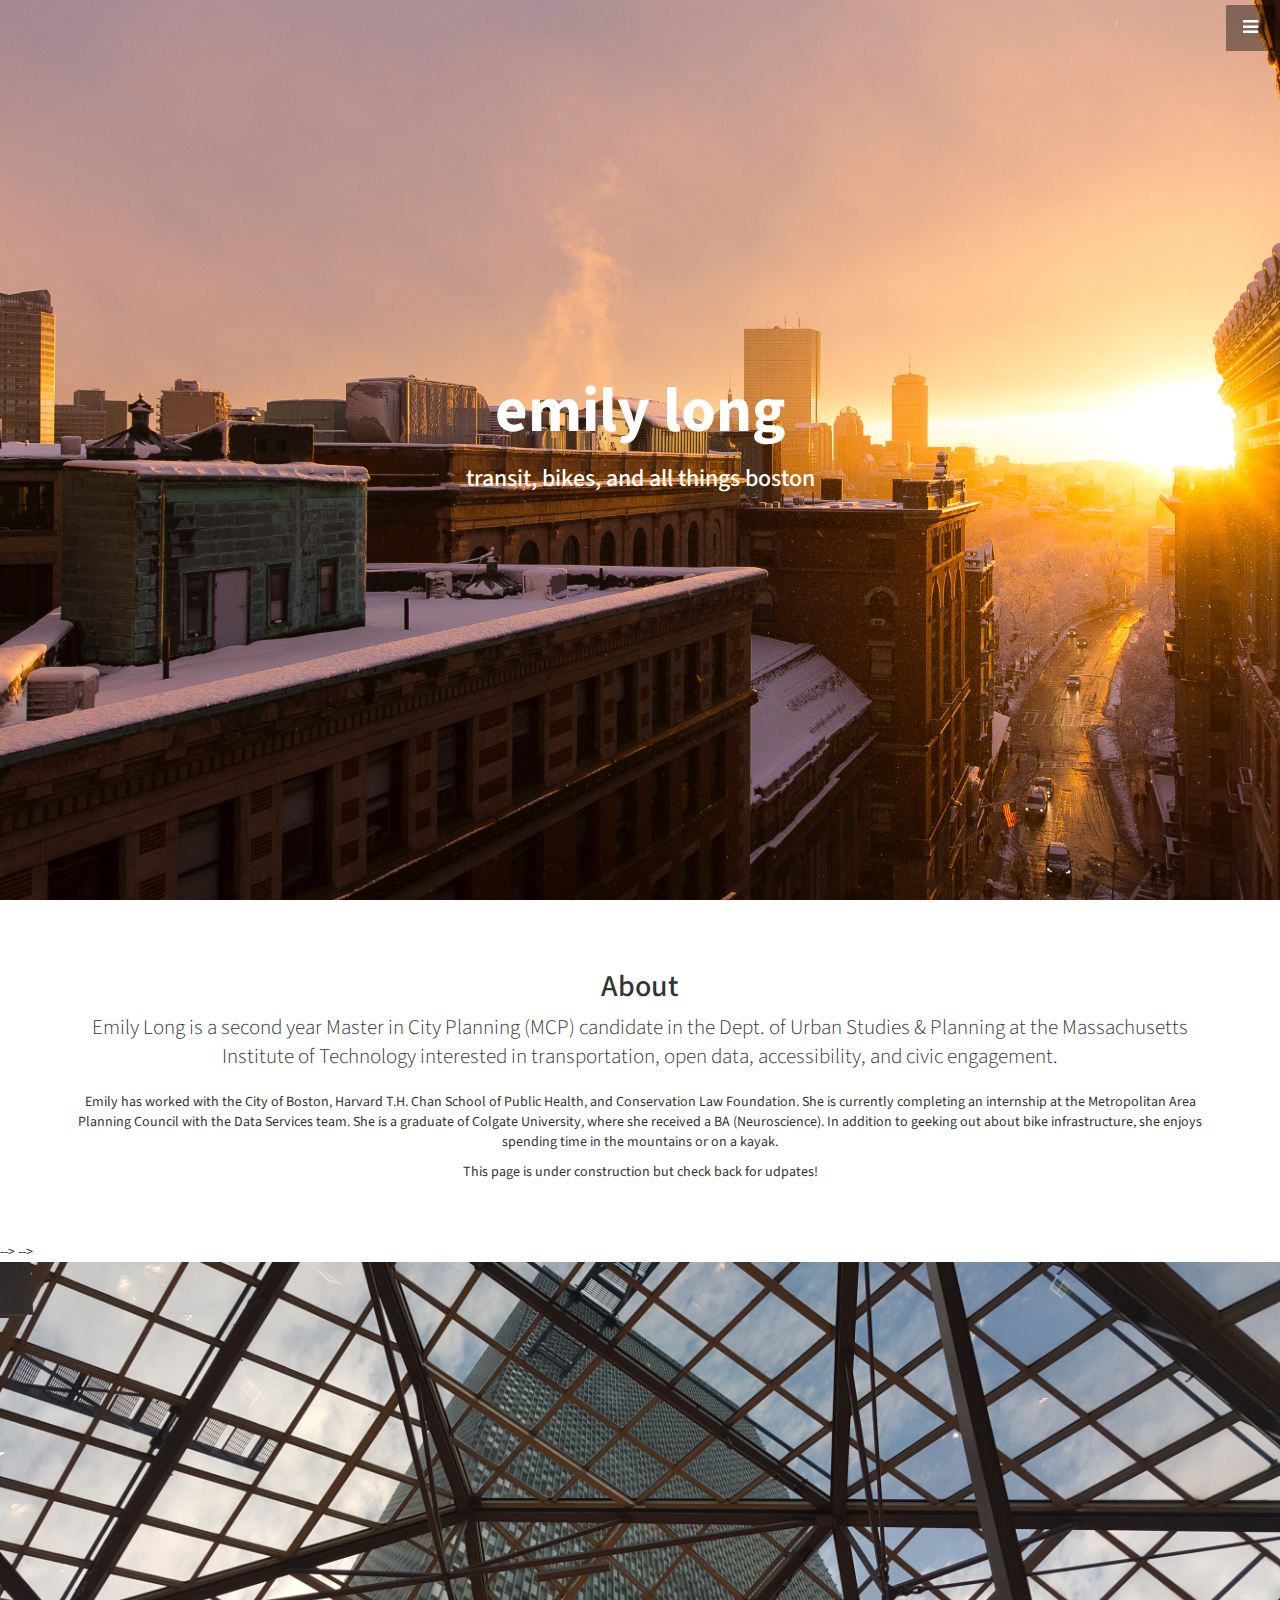
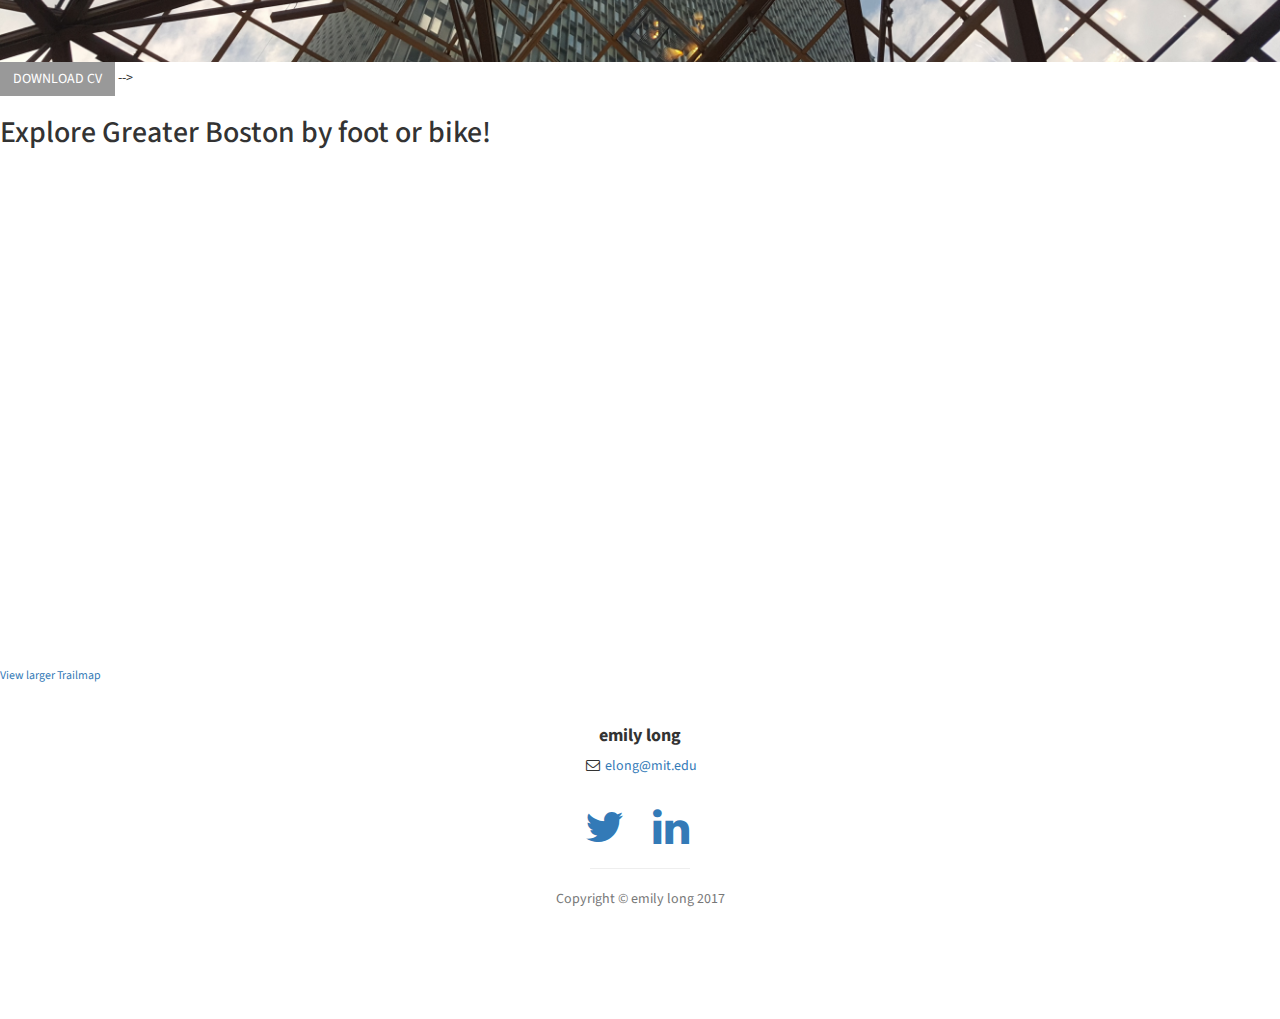
==== commit 3288939d: "updated index.html" ====
--- a/index.html
+++ b/index.html
@@ -16,6 +16,7 @@
 
     <!-- Custom CSS -->
     <link href="css/stylish-portfolio.css" rel="stylesheet">
+    <link href="css/custom.css" rel="stylesheet">
 
     <!-- Custom Fonts -->
     <link href="font-awesome/css/font-awesome.min.css" rel="stylesheet" type="text/css">
@@ -37,9 +38,9 @@
     <nav id="sidebar-wrapper">
         <ul class="sidebar-nav">
             <a id="menu-close" href="#" class="btn btn-light btn-lg pull-right toggle"><i class="fa fa-times"></i></a>
-            <li class="sidebar-brand">
+<!--             <li class="sidebar-brand">
                 <a href="#top" onclick=$("#menu-close").click();>Start Bootstrap</a>
-            </li>
+            </li> -->
             <li>
                 <a href="#top" onclick=$("#menu-close").click();>Home</a>
             </li>
@@ -156,11 +157,11 @@
     </section> --> -->
 
 <!--     <!-- Callout -->
-    <!-- <aside class="callout">
+    <aside class="callout">
         <div class="text-vertical-center">
-            <h1>Vertically Centered Text</h1>
-        </div>
-    </aside> --> 
+            <h1></h1>
+        </div>
+    </aside> 
 
     <!-- Portfolio -->
     <!-- <section id="portfolio" class="portfolio">
@@ -200,7 +201,7 @@
                         </div>
                     </div>
                     <!-- /.row (nested) -->
-                   <!--  <a href="#" class="btn btn-dark">View More Items</a> -->
+                    <a href="long_2016_cv.pdf" target="_blank" class="btn btn-dark">DOWNLOAD CV</a>
                 </div>
                 <!-- /.col-lg-10 -->
             </div>
@@ -224,11 +225,10 @@
 
     <!-- Map -->
     <section id="contact" class="map">
-        <iframe width="100%" height="100%" frameborder="0" scrolling="no" marginheight="0" marginwidth="0" src="https://www.google.com/maps/embed?pb=!1m18!1m12!1m3!1d2948.4094380684683!2d-71.06777088452228!3d42.355112779187216!2m3!1f0!2f0!3f0!3m2!1i1024!2i768!4f13.1!3m3!1m2!1s0x89e3709dbc6e232b%3A0x3f8683fc7ba94f04!2sBoston+Common!5e0!3m2!1sen!2sus!4v1486675293195"></iframe>"></iframe>
-        <br />
-        <small>
-            <a href="https://www.google.com/maps/embed?pb=!1m18!1m12!1m3!1d2948.4094380684683!2d-71.06777088452228!3d42.355112779187216!2m3!1f0!2f0!3f0!3m2!1i1024!2i768!4f13.1!3m3!1m2!1s0x89e3709dbc6e232b%3A0x3f8683fc7ba94f04!2sBoston+Common!5e0!3m2!1sen!2sus!4v1486675293195"></a>
-        </small>
+        <h2>Explore Greater Boston by foot or bike!</h2>
+        <iframe width="100%" height="100%" frameborder="0" scrolling="no" marginheight="0" marginwidth="0" src="http://trailmap.mapc.org/embed/#zoom=14&amp;lat=42.36266&amp;lon=-71.06288"></iframe><br><small>
+        <a href="http://trailmap.mapc.org/#zoom=14&amp;lat=42.36266&amp;lon=-71.06288">View larger Trailmap</a>
+    </small>
     </section>
 
     <!-- Footer -->
@@ -242,7 +242,7 @@
                         <br>Beverly Hills, CA 90210</p> -->
                     <ul class="list-unstyled">
                         <!-- <li><i class="fa fa-phone fa-fw"></i> (123) 456-7890</li> -->
-                        <li><i class="fa fa-envelope-o fa-fw"></i> <a href="mailto:name@example.com">elong@mit.edu</a>
+                        <li><i class="fa fa-envelope-o fa-fw"></i> <a href="mailto:elong@mit.edu">elong@mit.edu</a>
                         </li>
                     </ul>
                     <br>
--- a/css/custom.css
+++ b/css/custom.css
@@ -0,0 +1,9 @@
+h1 {
+	font-size: 48px;
+	color: #ffffff;
+	font-weight: 800;
+}
+
+h3 {
+	color: #ffffff;
+}
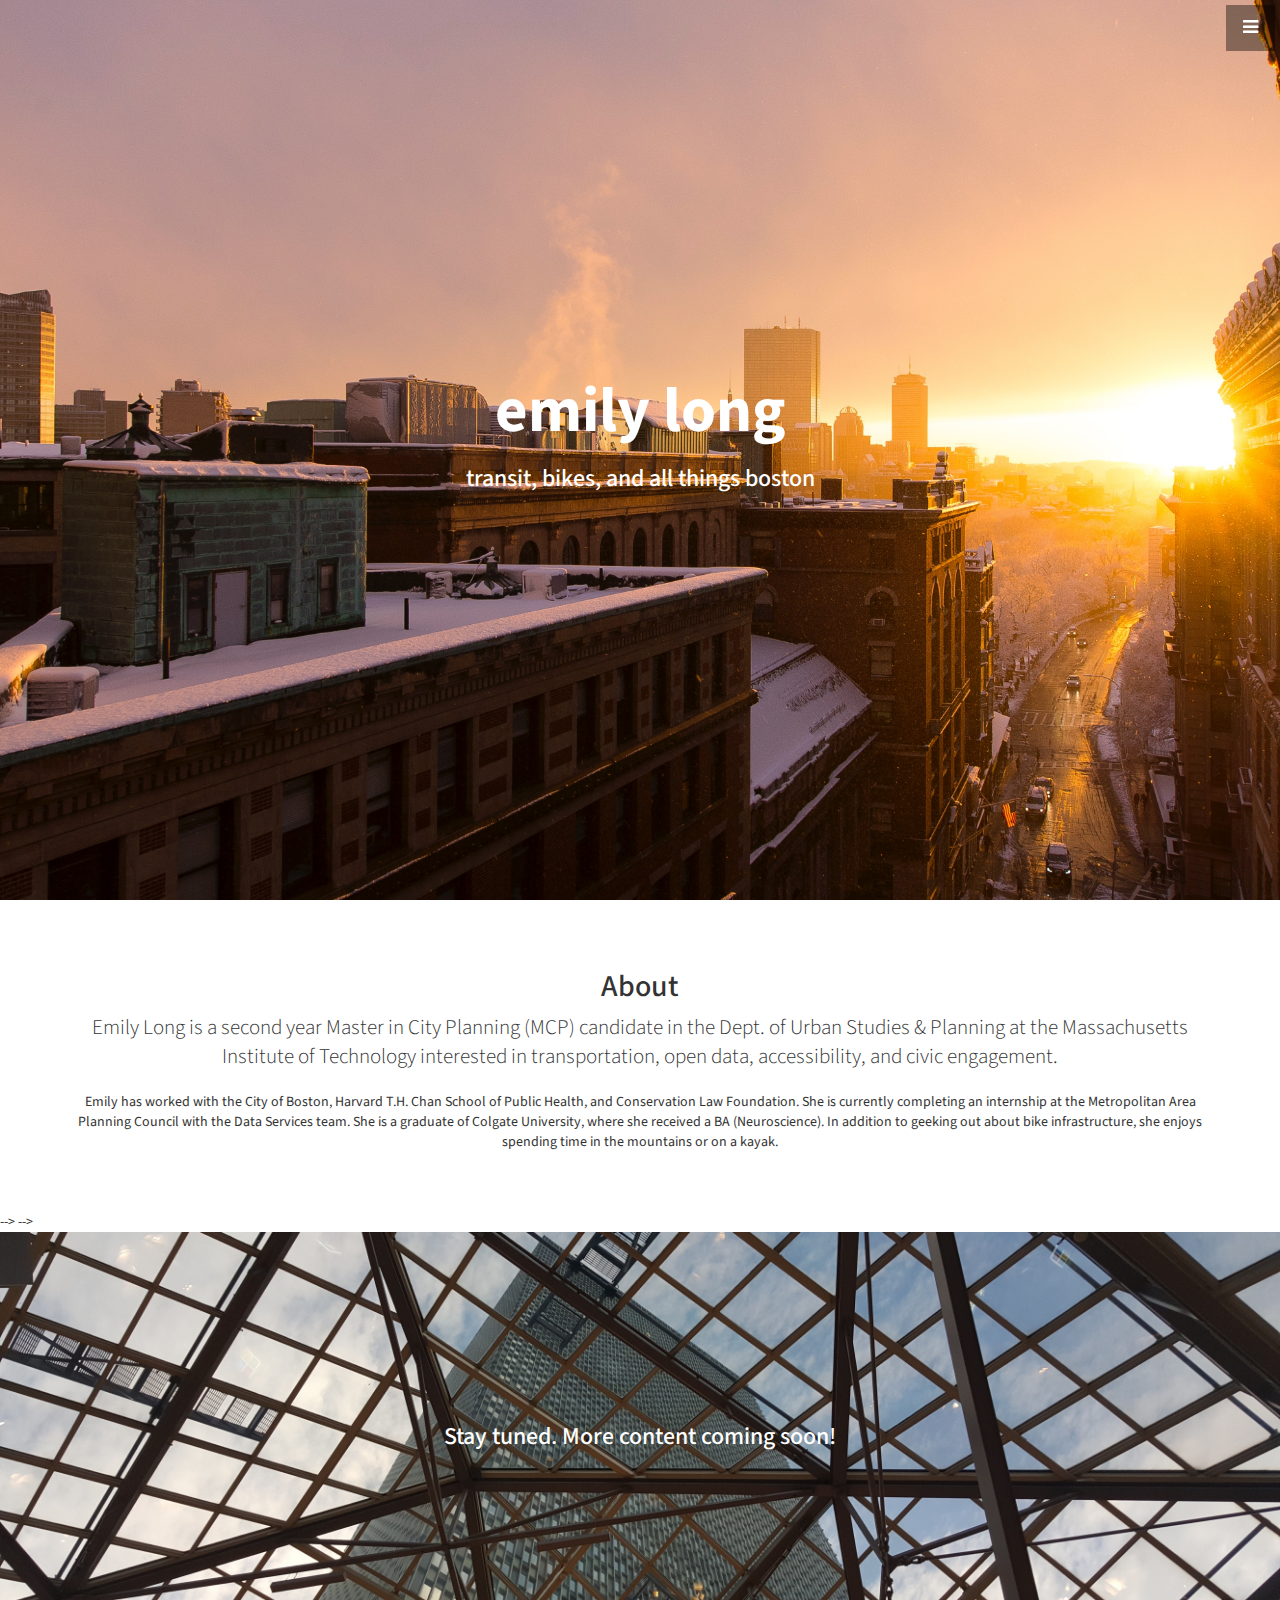
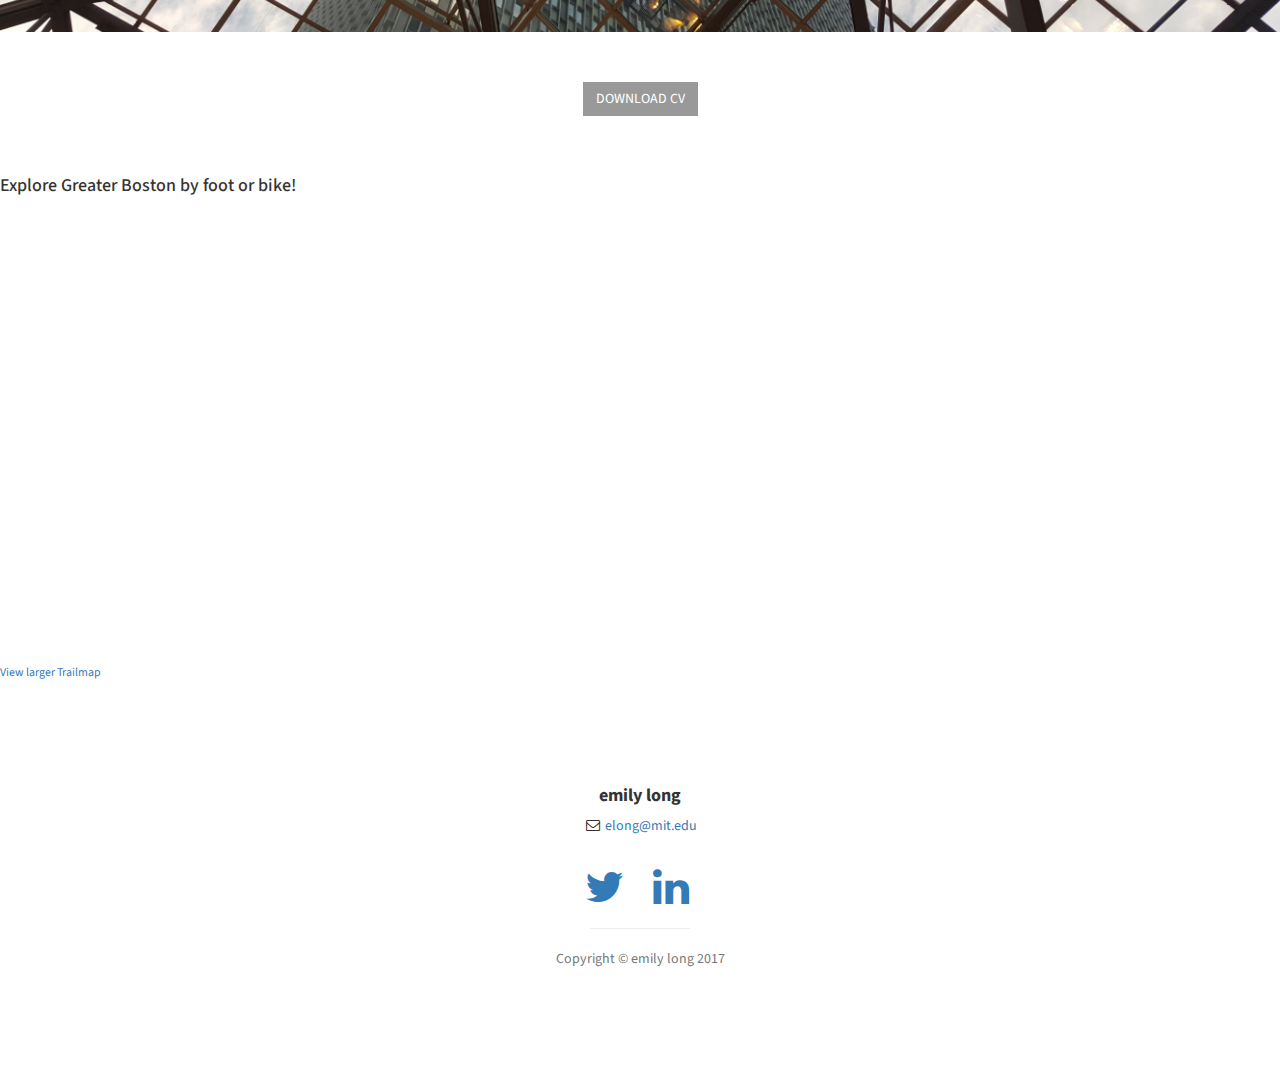
==== commit 8529b06c: "fixing typos and bugs" ====
--- a/index.html
+++ b/index.html
@@ -77,7 +77,7 @@
                     <h2>About</h2>
                     <p class="lead"> Emily Long is a second year Master in City Planning (MCP) candidate in the Dept. of Urban Studies &amp; Planning at the Massachusetts Institute of Technology interested in transportation, open data, accessibility, and civic engagement.</p>
                     <p>Emily has worked with the City of Boston, Harvard T.H. Chan School of Public Health, and Conservation Law Foundation. She is currently completing an internship at the Metropolitan Area Planning Council with the Data Services team. She is a graduate of Colgate University, where she received a BA (Neuroscience). In addition to geeking out about bike infrastructure, she enjoys spending time in the mountains or on a kayak. </p>
-                    <p>This page is under construction but check back for udpates!</p>
+                    
                 </div>
             </div>
             <!-- /.row -->
@@ -159,16 +159,16 @@
 <!--     <!-- Callout -->
     <aside class="callout">
         <div class="text-vertical-center">
-            <h1></h1>
+            <h3>Stay tuned. More content coming soon!</h3>
         </div>
     </aside> 
 
     <!-- Portfolio -->
-    <!-- <section id="portfolio" class="portfolio">
+    <section id="portfolio" class="portfolio">
         <div class="container">
             <div class="row">
                 <div class="col-lg-10 col-lg-offset-1 text-center">
-                    <h2>Work</h2>
+                   <!--  <h2>Work</h2>
                     <hr class="small">
                     <div class="row">
                         <div class="col-md-6">
@@ -199,7 +199,7 @@
                                 </a>
                             </div>
                         </div>
-                    </div>
+                    </div> -->
                     <!-- /.row (nested) -->
                     <a href="long_2016_cv.pdf" target="_blank" class="btn btn-dark">DOWNLOAD CV</a>
                 </div>
@@ -208,7 +208,7 @@
             <!-- /.row -->
         </div>
         <!-- /.container -->
-    </section> -->
+    </section>
 
     <!-- Call to Action -->
 <!--     <aside class="call-to-action bg-primary">
@@ -225,10 +225,8 @@
 
     <!-- Map -->
     <section id="contact" class="map">
-        <h2>Explore Greater Boston by foot or bike!</h2>
-        <iframe width="100%" height="100%" frameborder="0" scrolling="no" marginheight="0" marginwidth="0" src="http://trailmap.mapc.org/embed/#zoom=14&amp;lat=42.36266&amp;lon=-71.06288"></iframe><br><small>
-        <a href="http://trailmap.mapc.org/#zoom=14&amp;lat=42.36266&amp;lon=-71.06288">View larger Trailmap</a>
-    </small>
+        <h4>Explore Greater Boston by foot or bike!</h4>
+        <iframe width="100%" height="450" frameborder="0" scrolling="no" marginheight="0" marginwidth="0" src="http://trailmap.mapc.org/embed/#zoom=13&lat=42.36279&lon=-71.06773"></iframe><br><small><a href="http://trailmap.mapc.org/#zoom=14&lat=42.36279&lon=-71.06773" target="_blank">View larger Trailmap</a></small>
     </section>
 
     <!-- Footer -->
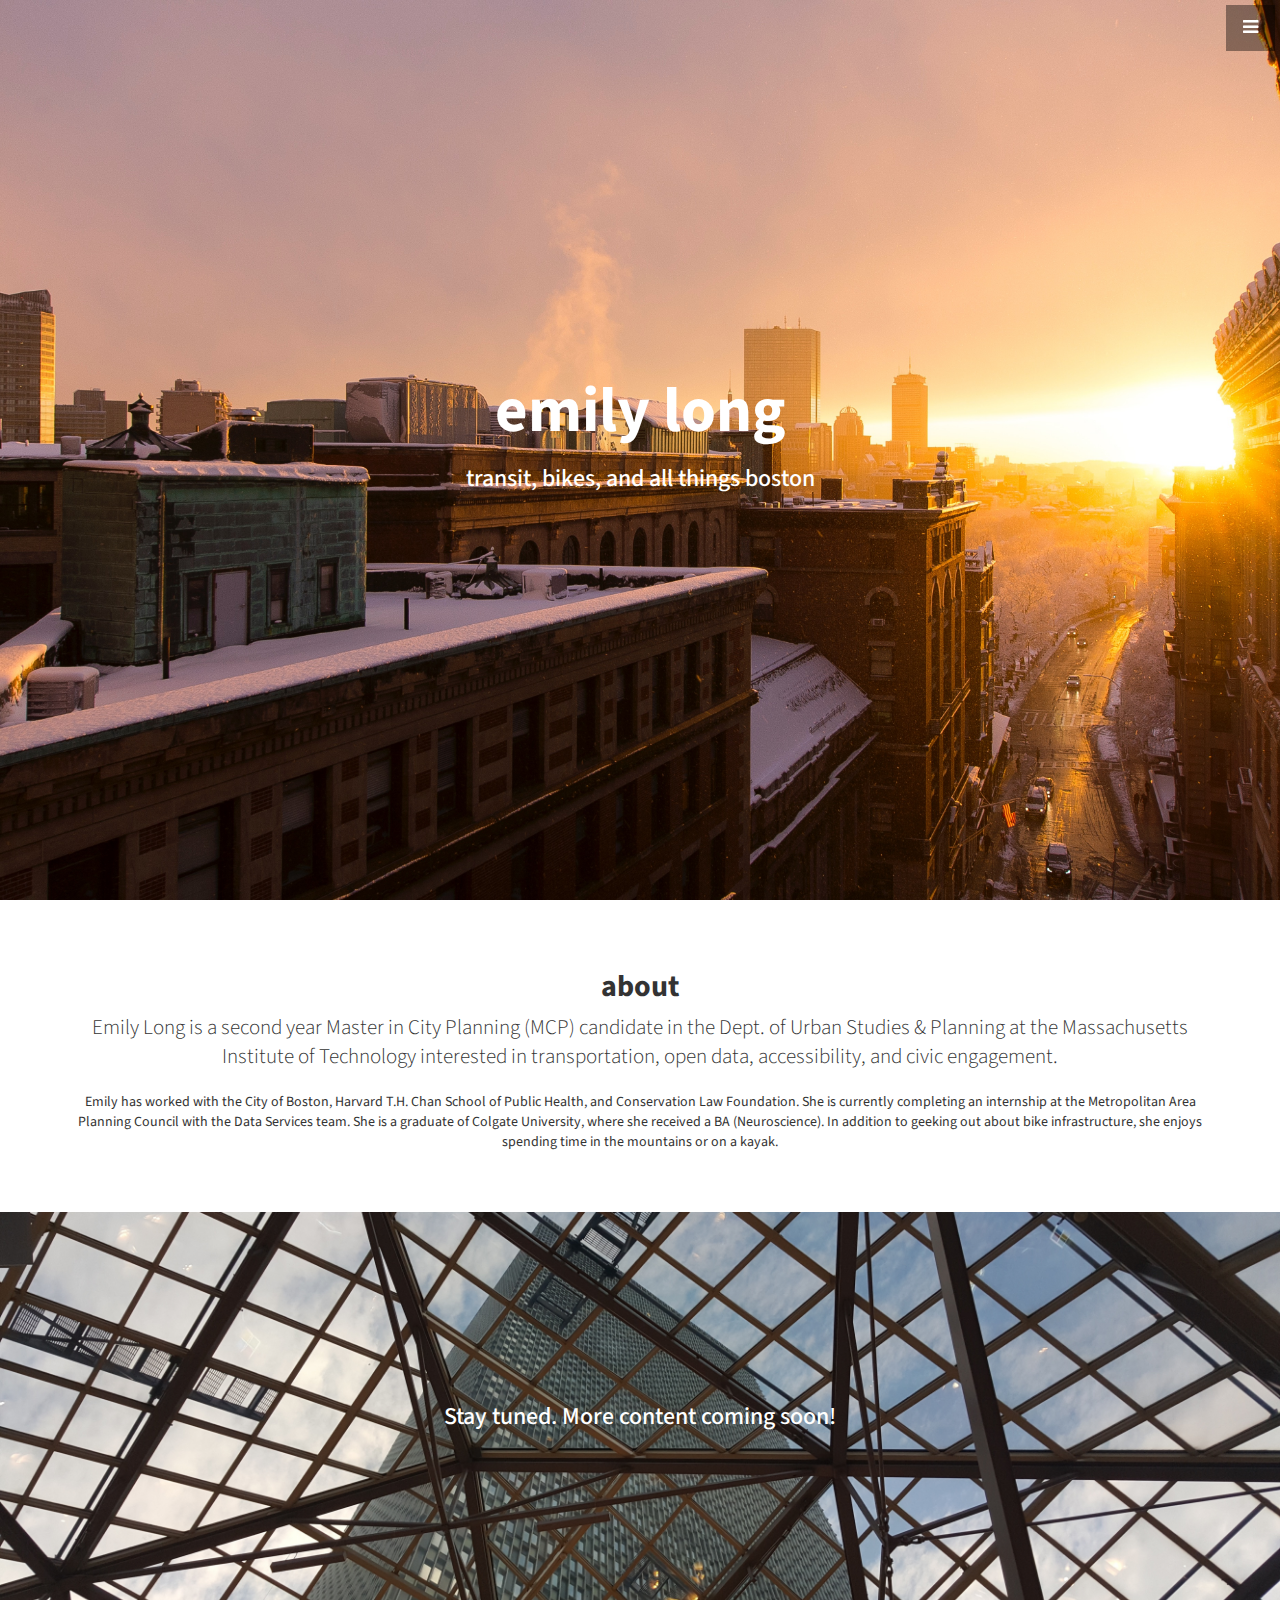
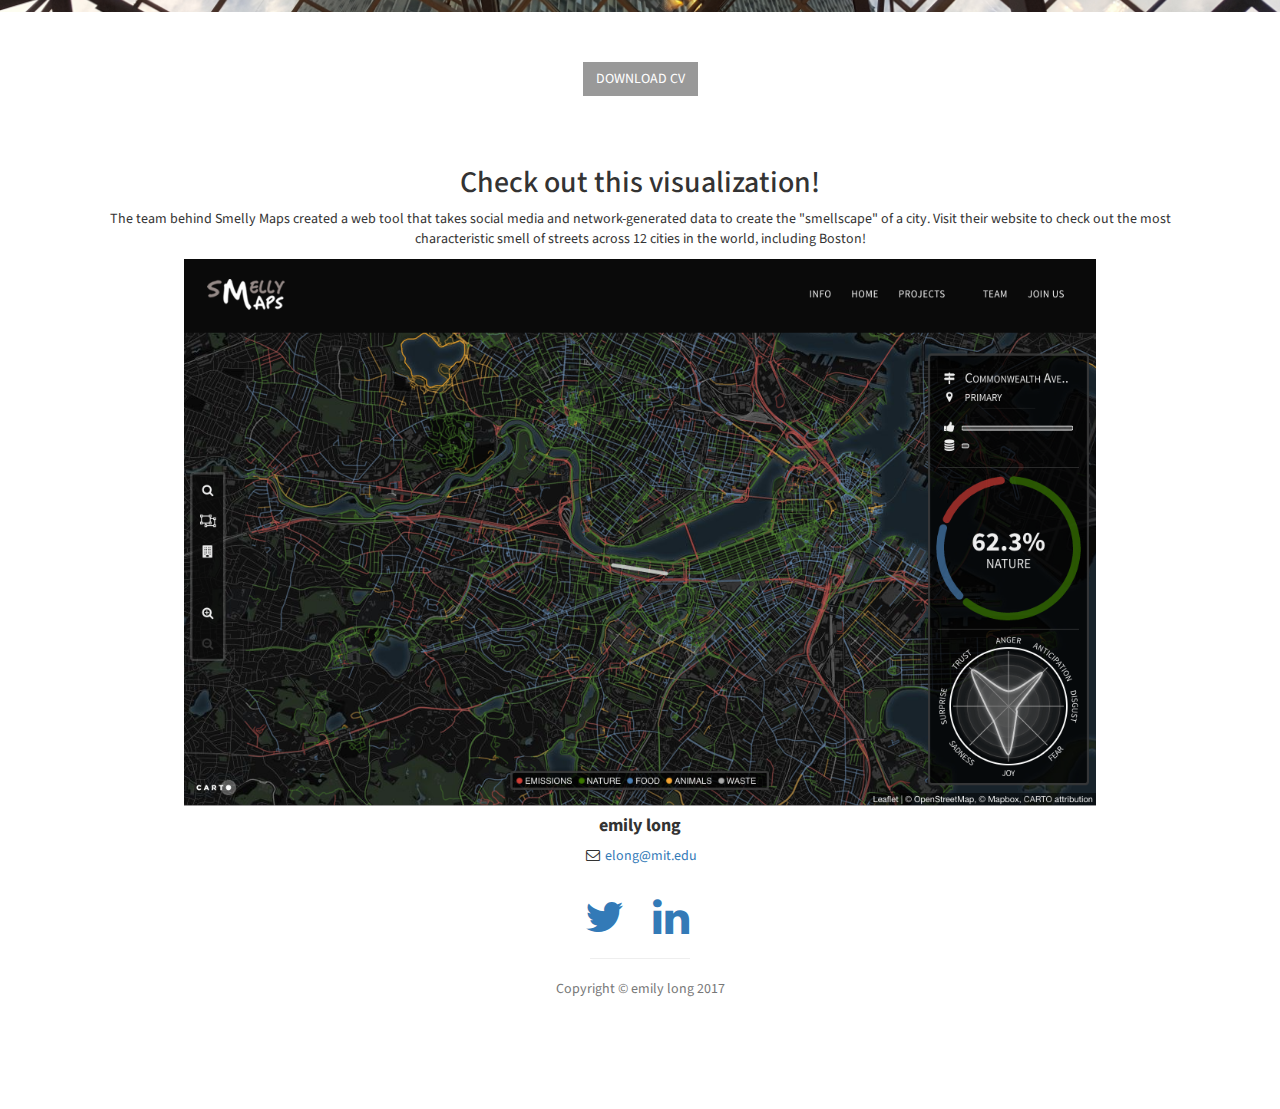
==== commit a7232d72: "added visualization to index" ====
--- a/index.html
+++ b/index.html
@@ -74,7 +74,7 @@
         <div class="container">
             <div class="row">
                 <div class="col-lg-12 text-center">
-                    <h2>About</h2>
+                    <h2><strong>about</h2></strong>
                     <p class="lead"> Emily Long is a second year Master in City Planning (MCP) candidate in the Dept. of Urban Studies &amp; Planning at the Massachusetts Institute of Technology interested in transportation, open data, accessibility, and civic engagement.</p>
                     <p>Emily has worked with the City of Boston, Harvard T.H. Chan School of Public Health, and Conservation Law Foundation. She is currently completing an internship at the Metropolitan Area Planning Council with the Data Services team. She is a graduate of Colgate University, where she received a BA (Neuroscience). In addition to geeking out about bike infrastructure, she enjoys spending time in the mountains or on a kayak. </p>
                     
@@ -154,9 +154,9 @@
             <!-- /.row -->
         </div>
         <!-- /.container -->
-    </section> --> -->
-
-<!--     <!-- Callout -->
+    </section> 
+
+<!--      Callout -->
     <aside class="callout">
         <div class="text-vertical-center">
             <h3>Stay tuned. More content coming soon!</h3>
@@ -225,8 +225,19 @@
 
     <!-- Map -->
     <section id="contact" class="map">
-        <h4>Explore Greater Boston by foot or bike!</h4>
-        <iframe width="100%" height="450" frameborder="0" scrolling="no" marginheight="0" marginwidth="0" src="http://trailmap.mapc.org/embed/#zoom=13&lat=42.36279&lon=-71.06773"></iframe><br><small><a href="http://trailmap.mapc.org/#zoom=14&lat=42.36279&lon=-71.06773" target="_blank">View larger Trailmap</a></small>
+        <div class="container">
+            <div class="row">
+                <div class="col-lg-12 text-center">
+                    <h2>Check out this visualization!</h2>
+                    <p>The team behind Smelly Maps created a web tool that takes social media and network-generated data to create the "smellscape" of a city. Visit their website to check out the most characteristic smell of streets across 12 cities in the world, including Boston!</p>
+                </div>
+            </div>
+            <div class="row">
+                <div class="col-lg-12 text-center">
+                    <a href="http://goodcitylife.org/smellymaps/index.html" target="_blank"><img src="img/smellymaps.png" alt="Smelly Maps" style ="width:80%"></a>
+                </div>
+            </div>
+        </div>
     </section>
 
     <!-- Footer -->
@@ -236,7 +247,7 @@
                 <div class="col-lg-10 col-lg-offset-1 text-center">
                     <h4><strong>emily long</strong>
                     </h4>
-<!--                     <p>3481 Melrose Place
+<!--                    <p>3481 Melrose Place
                         <br>Beverly Hills, CA 90210</p> -->
                     <ul class="list-unstyled">
                         <!-- <li><i class="fa fa-phone fa-fw"></i> (123) 456-7890</li> -->
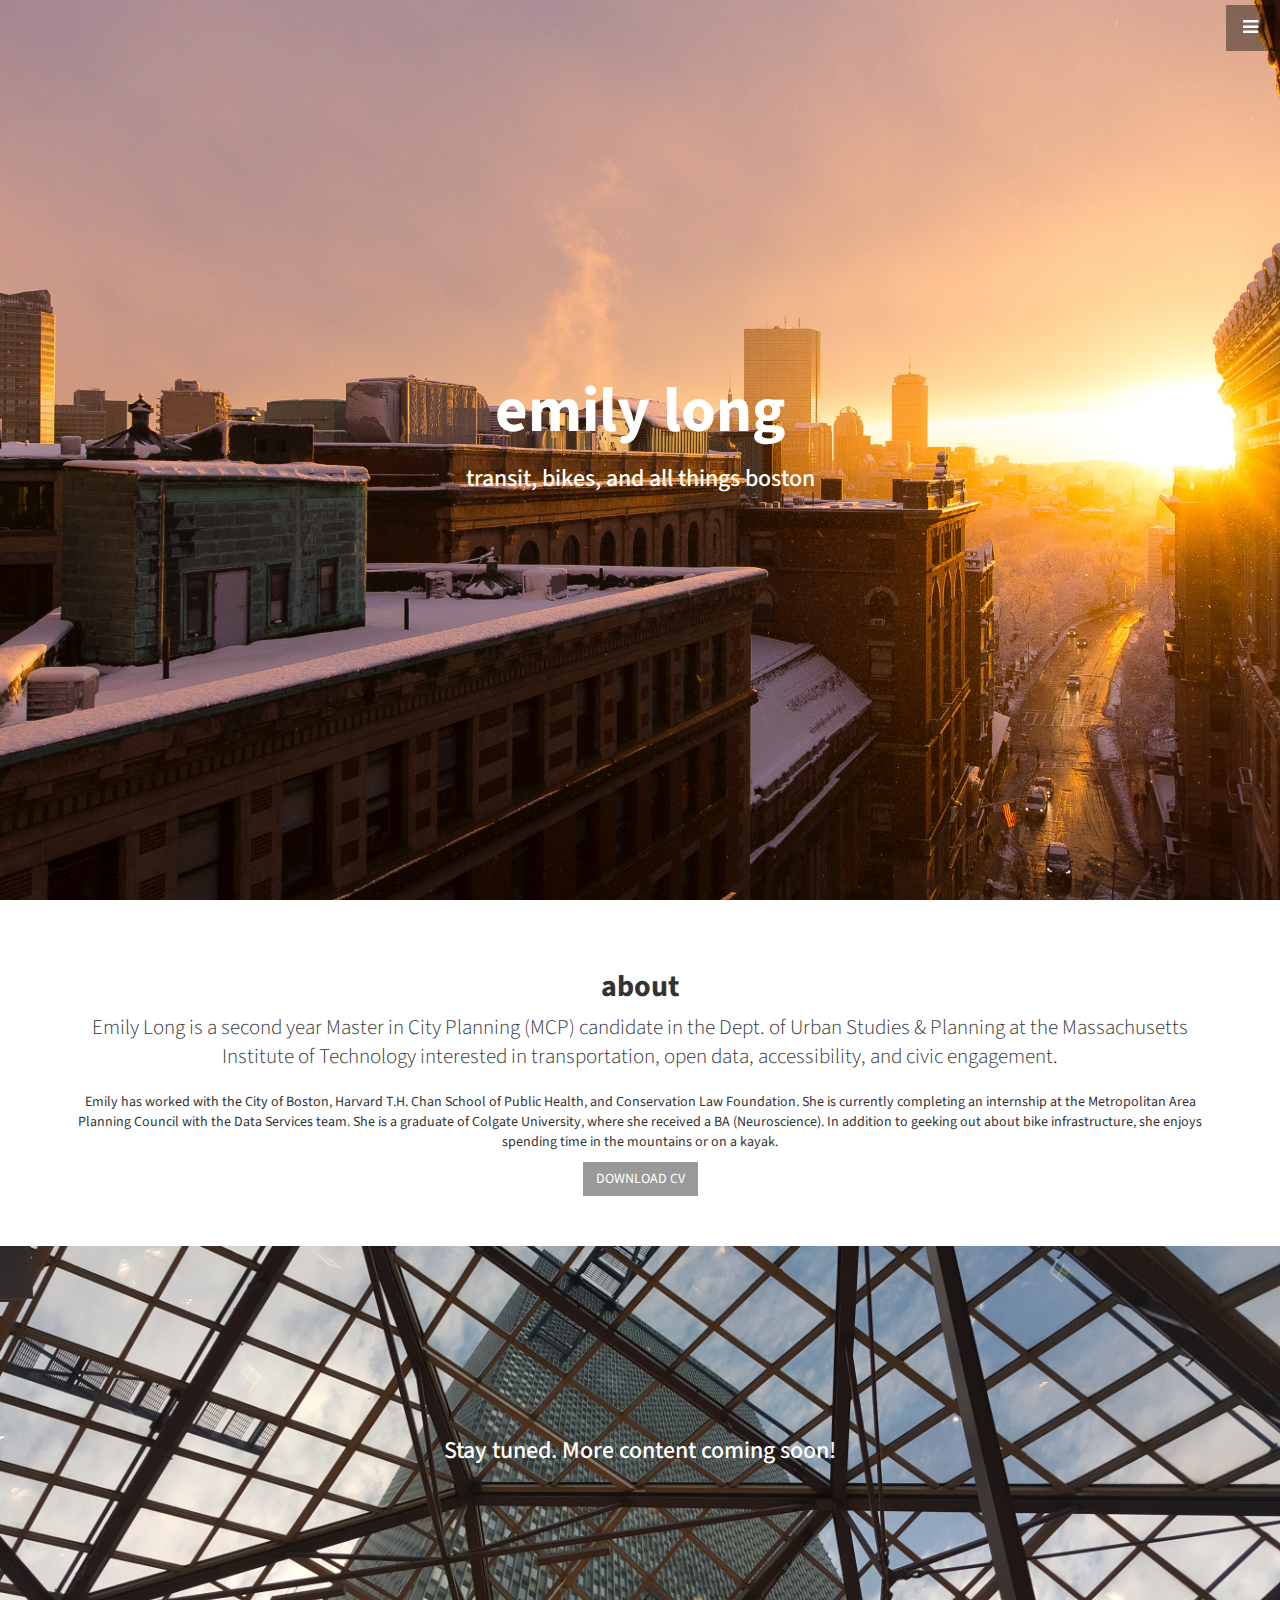
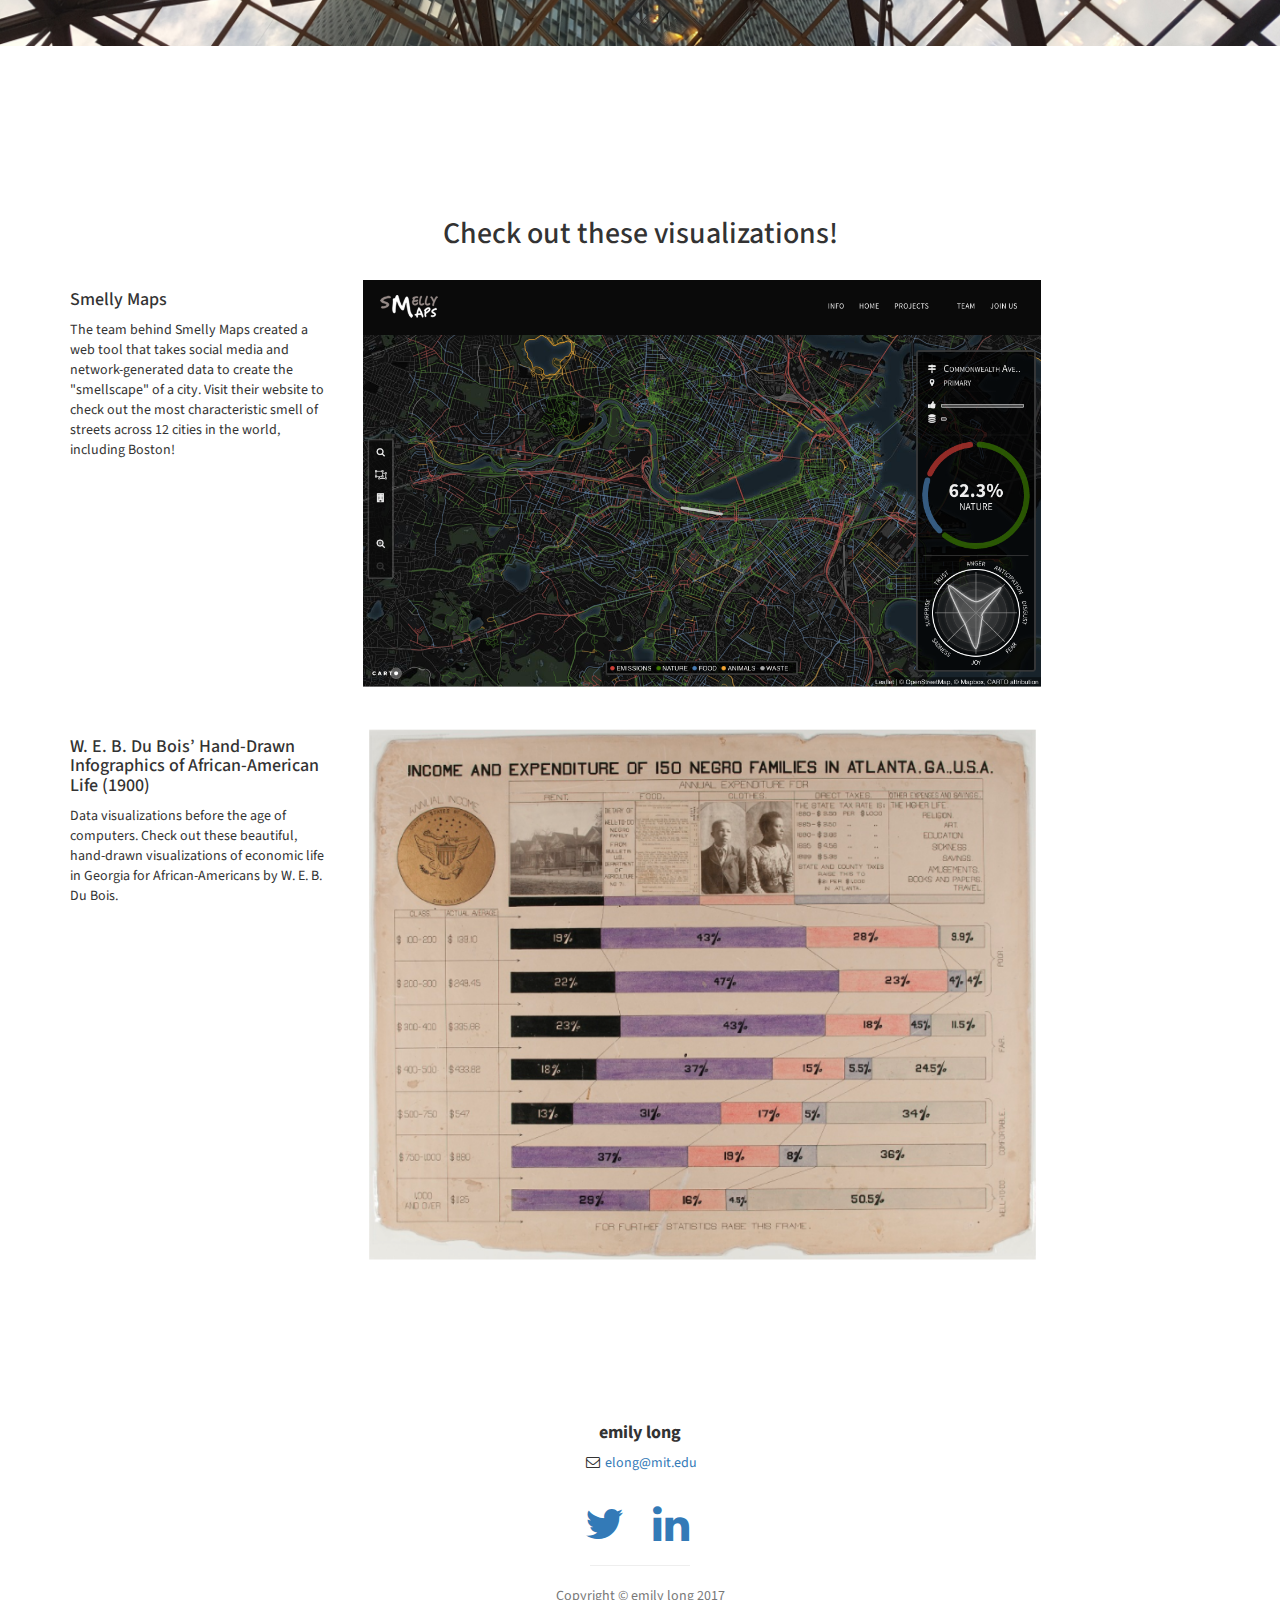
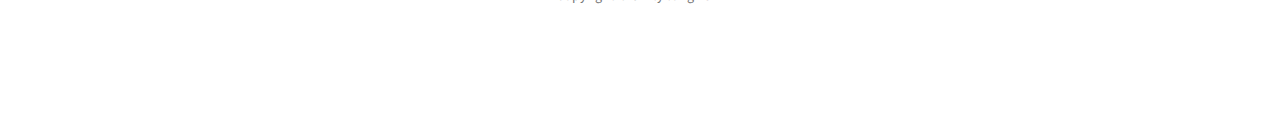
==== commit 07113ecc: "added visualization to index" ====
--- a/index.html
+++ b/index.html
@@ -77,7 +77,9 @@
                     <h2><strong>about</h2></strong>
                     <p class="lead"> Emily Long is a second year Master in City Planning (MCP) candidate in the Dept. of Urban Studies &amp; Planning at the Massachusetts Institute of Technology interested in transportation, open data, accessibility, and civic engagement.</p>
                     <p>Emily has worked with the City of Boston, Harvard T.H. Chan School of Public Health, and Conservation Law Foundation. She is currently completing an internship at the Metropolitan Area Planning Council with the Data Services team. She is a graduate of Colgate University, where she received a BA (Neuroscience). In addition to geeking out about bike infrastructure, she enjoys spending time in the mountains or on a kayak. </p>
-                    
+                </div>
+                <div class="col-lg-12 text-center">
+                    <a href="long_2016_cv.pdf" target="_blank" class="btn btn-dark">DOWNLOAD CV</a>
                 </div>
             </div>
             <!-- /.row -->
@@ -201,7 +203,7 @@
                         </div>
                     </div> -->
                     <!-- /.row (nested) -->
-                    <a href="long_2016_cv.pdf" target="_blank" class="btn btn-dark">DOWNLOAD CV</a>
+                    
                 </div>
                 <!-- /.col-lg-10 -->
             </div>
@@ -224,17 +226,28 @@
     </aside> -->
 
     <!-- Map -->
-    <section id="contact" class="map">
-        <div class="container">
-            <div class="row">
-                <div class="col-lg-12 text-center">
-                    <h2>Check out this visualization!</h2>
+    <section id="portfolio" class="portfolio">
+        <div class="container">
+            <h2><center>Check out these visualizations!</center></h2>
+            <br>
+            <div class="row">
+                <div class="col-md-3">
+                    <h4>Smelly Maps</h4>
                     <p>The team behind Smelly Maps created a web tool that takes social media and network-generated data to create the "smellscape" of a city. Visit their website to check out the most characteristic smell of streets across 12 cities in the world, including Boston!</p>
                 </div>
-            </div>
-            <div class="row">
-                <div class="col-lg-12 text-center">
+                <div class="col-md-9">
                     <a href="http://goodcitylife.org/smellymaps/index.html" target="_blank"><img src="img/smellymaps.png" alt="Smelly Maps" style ="width:80%"></a>
+                </div>
+            </div>
+            <br>
+            <br>
+            <div class="row">
+                <div class="col-md-3">
+                    <h4>W. E. B. Du Bois’ Hand-Drawn Infographics of African-American Life (1900)</h4>
+                    <p>Data visualizations before the age of computers. Check out these beautiful, hand-drawn visualizations of economic life in Georgia for African-Americans by W. E. B. Du Bois.</p>
+                </div>
+                <div class="col-md-9">
+                    <a href="http://publicdomainreview.org/collections/w-e-b-du-bois-hand-drawn-infographics-of-african-american-life-1900/" target="_blank"><img src="img/webdubois.png" alt="Infographic: Income and Expenditure, W. E. B. Du Bois" style="width:80%"></a>
                 </div>
             </div>
         </div>
